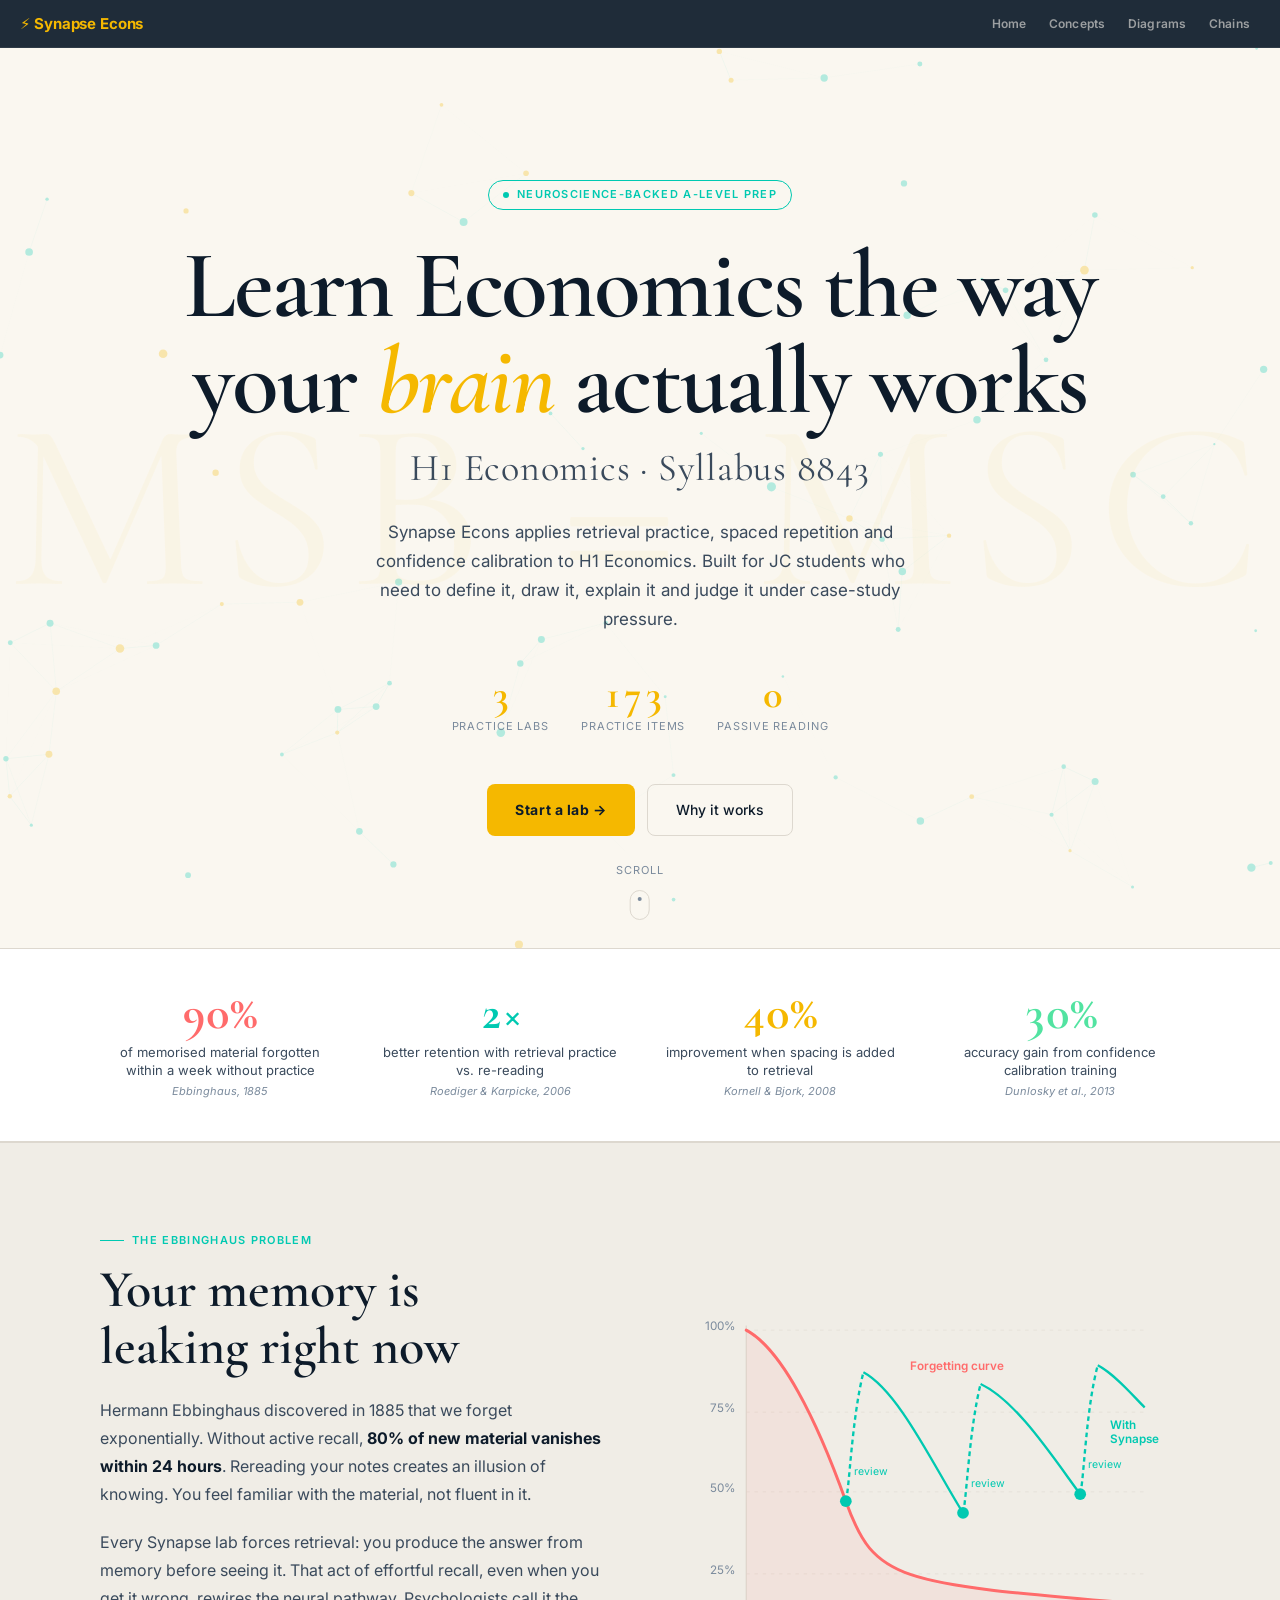
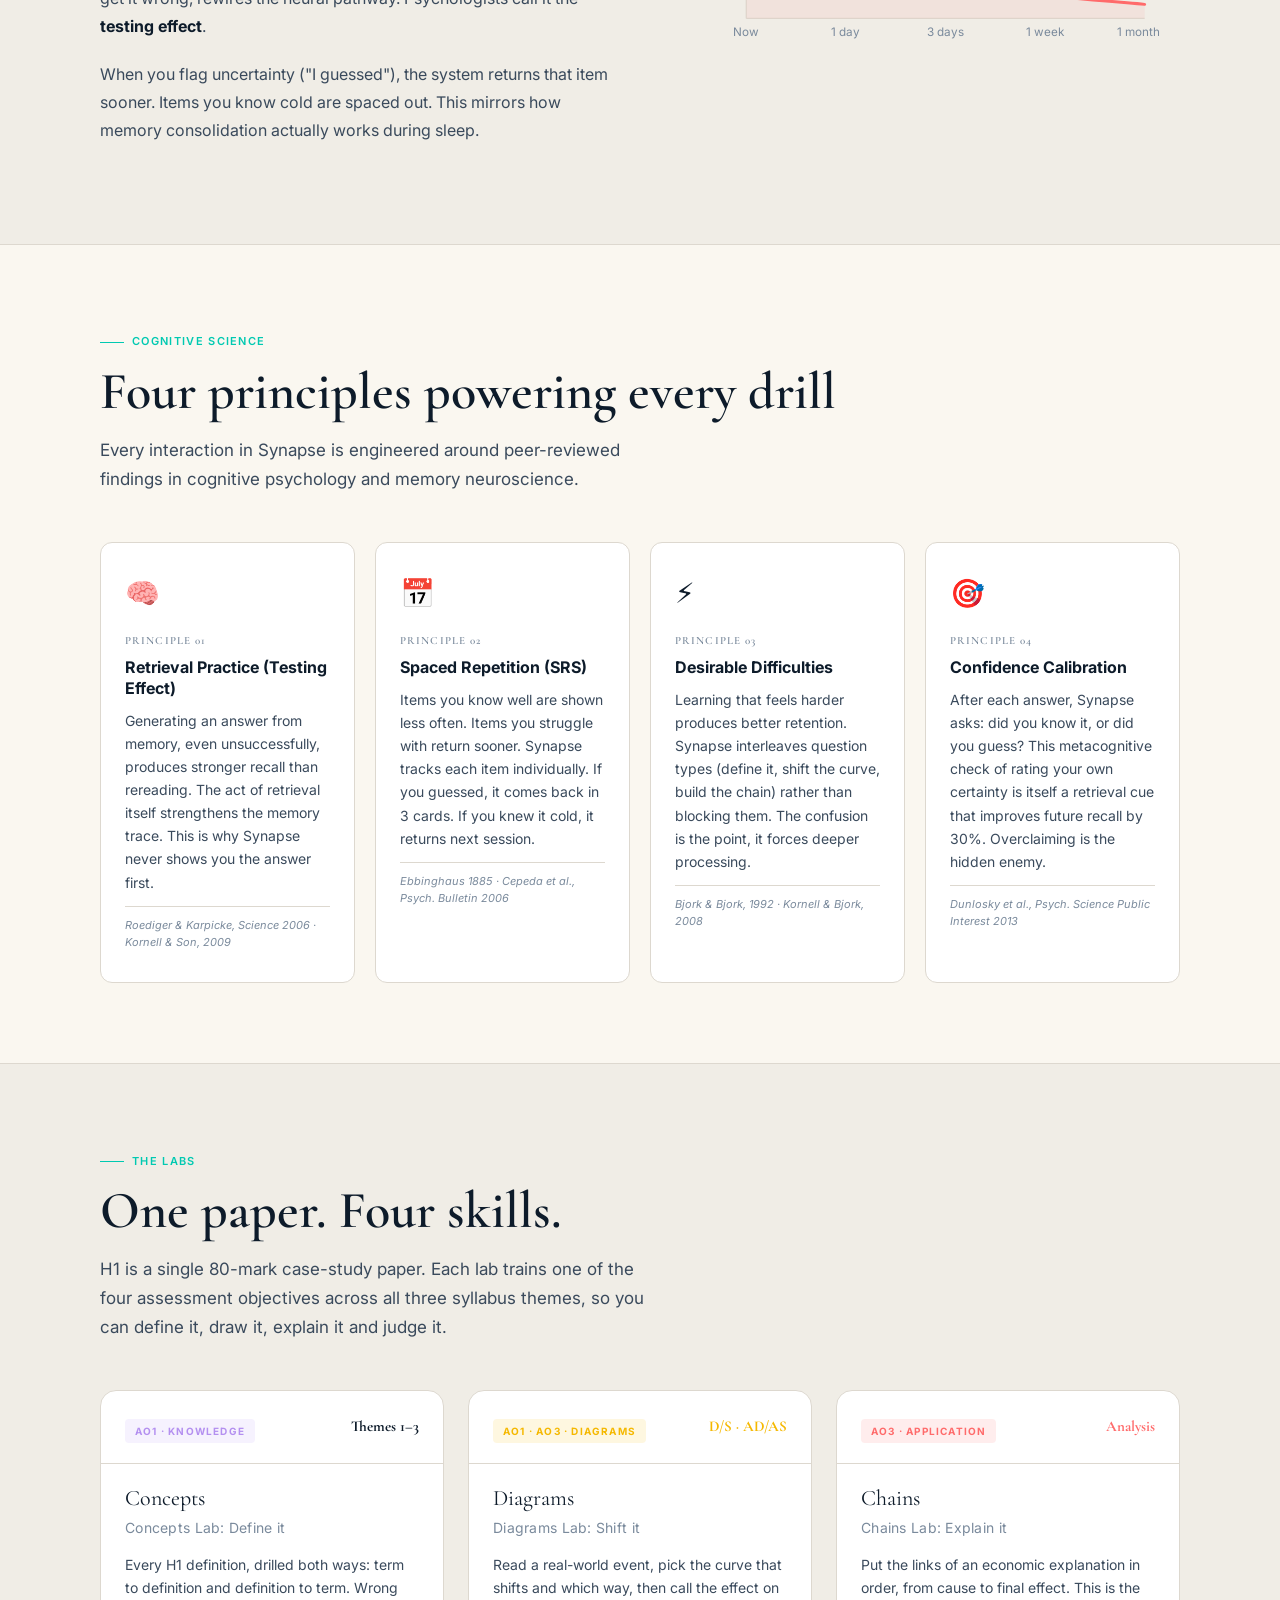
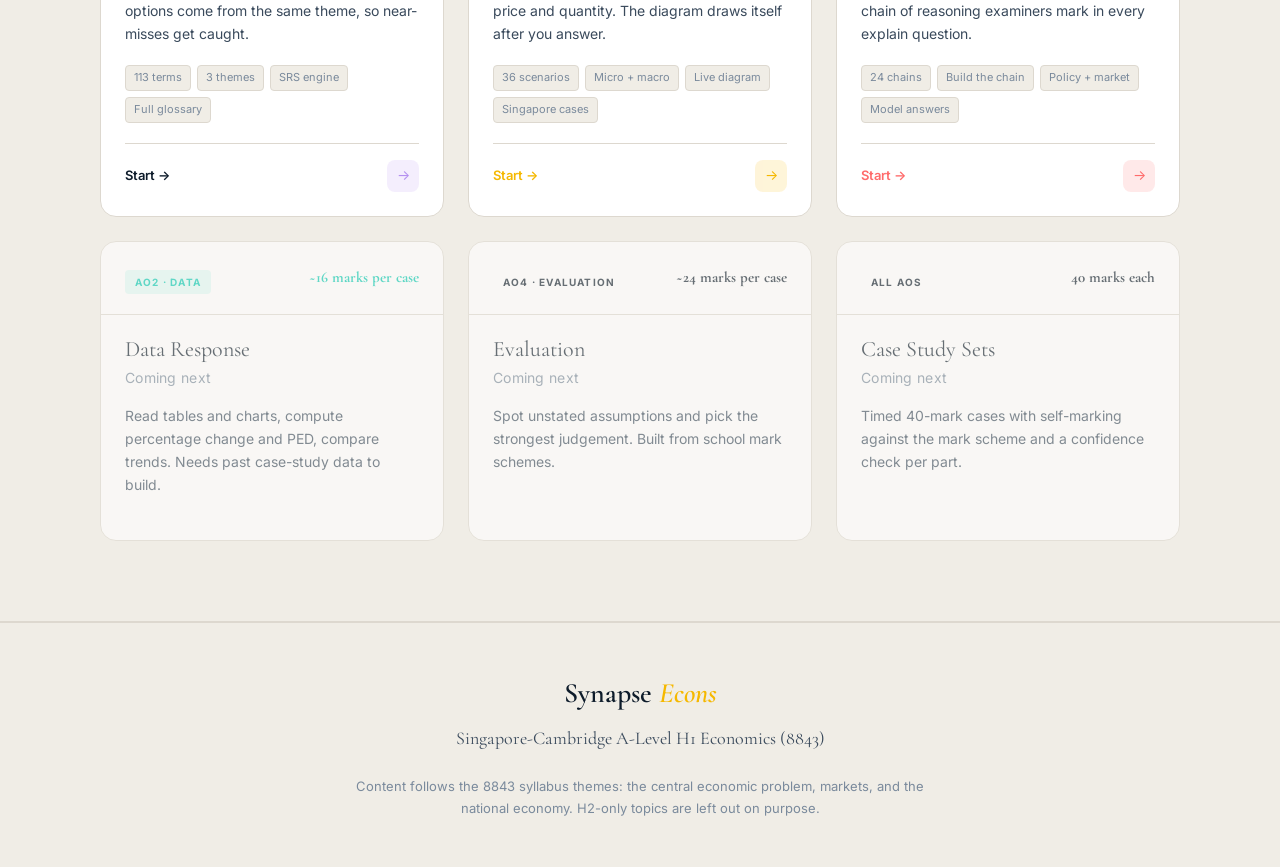
==== index.html @ 805edfa6 "Synapse Econs v1: home page and Concepts, Diagrams and Chains labs for H1 Economics Built from the S" ====
<!DOCTYPE html>
<html lang="en-SG">
<head>
<meta charset="UTF-8">
<meta name="viewport" content="width=device-width,initial-scale=1,viewport-fit=cover">
<meta name="description" content="Retrieval practice, spaced repetition and confidence checks for Singapore A-Level H1 Economics (8843).">
<meta property="og:title" content="Synapse Econs">
<meta property="og:description" content="Retrieval practice, spaced repetition and confidence checks for Singapore A-Level H1 Economics (8843).">
<meta property="og:type" content="website">
<link rel="icon" href="favicon.svg" type="image/svg+xml">

<style id="nav-shared">
#site-nav{
  position:sticky;top:0;z-index:100;
  background:rgba(13,27,42,0.92);
  backdrop-filter:blur(12px);
  -webkit-backdrop-filter:blur(12px);
  border-bottom:1px solid rgba(255,255,255,0.07);
  padding:0 20px;
  display:flex;align-items:center;gap:0;
  height:48px;
  font-family:'Inter','Catamaran',system-ui,sans-serif;
}
.nav-logo{
  font-size:15px;font-weight:700;color:#F5B800;
  text-decoration:none;letter-spacing:-0.01em;
  margin-right:auto;white-space:nowrap;
  font-family:'Inter',system-ui,sans-serif;
}
.nav-links{display:flex;gap:2px;overflow-x:auto;scrollbar-width:none}
.nav-links::-webkit-scrollbar{display:none}
.nav-links a{
  font-size:12px;font-weight:600;
  color:rgba(240,237,230,0.6);
  text-decoration:none;
  padding:6px 10px;border-radius:6px;
  white-space:nowrap;
  transition:color .15s,background .15s;
  letter-spacing:0.02em;
  font-family:'Inter',system-ui,sans-serif;
}
.nav-links a:hover{color:#F0EDE6;background:rgba(255,255,255,0.08)}
.nav-links a.active{color:#F5B800;background:rgba(245,184,0,0.1)}
@media(max-width:480px){
  .nav-logo{font-size:13px;margin-right:12px}
  .nav-links a{font-size:11px;padding:5px 8px}
}
/* Override nav bg for light pages */
body.light-nav #site-nav{
  background:rgba(250,247,240,0.95);
  border-bottom:1px solid #DDD8CF;
}
body.light-nav .nav-logo{color:#A8741A}
body.light-nav .nav-links a{color:rgba(21,48,46,0.5)}
body.light-nav .nav-links a:hover{color:#15302E;background:rgba(0,0,0,0.05)}
body.light-nav .nav-links a.active{color:#A8741A;background:rgba(168,116,26,0.1)}
</style>

<title>Synapse Econs</title>
<link rel="preconnect" href="https://fonts.googleapis.com">
<link rel="preconnect" href="https://fonts.gstatic.com" crossorigin>
<link rel="stylesheet" href="https://fonts.googleapis.com/css2?family=Cormorant+Garamond:ital,wght@0,400;0,500;0,600;0,700;1,400;1,600&family=Inter:wght@300;400;500;600;700&display=swap">
<style>
/* ─── TOKENS ─────────────────────────────────────────── */
:root {
  --bg:         #0D1B2A;
  --bg2:        #132233;
  --card:       #1A2E42;
  --card2:      #1F3550;
  --border:     #2A4060;
  --gold:       #F5B800;
  --gold-soft:  #C99500;
  --teal:       #00C9B1;
  --teal-soft:  #009E8D;
  --text:       #F0EDE6;
  --text2:      #A8B8C8;
  --text3:      #6A7D90;
  --cream:      #FAF7F0;
  --red:        #FF6B6B;
  --green:      #52E3A1;
  color-scheme: dark;
}
@media (prefers-color-scheme: light) {
  :root:not([data-theme="dark"]) {
    --bg:         #FAF7F0;
    --bg2:        #F0EDE6;
    --card:       #FFFFFF;
    --card2:      #F5F2EB;
    --border:     #DDD8CF;
    --text:       #0D1B2A;
    --text2:      #3A4A5C;
    --text3:      #7A8A9C;
    color-scheme: light;
  }
}
:root[data-theme="light"] {
  --bg:         #FAF7F0;
  --bg2:        #F0EDE6;
  --card:       #FFFFFF;
  --card2:      #F5F2EB;
  --border:     #DDD8CF;
  --text:       #0D1B2A;
  --text2:      #3A4A5C;
  --text3:      #7A8A9C;
  color-scheme: light;
}

/* ─── RESET & BASE ───────────────────────────────────── */
*, *::before, *::after { box-sizing: border-box; margin: 0; padding: 0; }
html { scroll-behavior: smooth; }
body {
  background: var(--bg);
  color: var(--text);
  font-family: 'Inter', system-ui, sans-serif;
  font-size: 16px;
  line-height: 1.6;
  min-height: 100%;
  overflow-x: hidden;
}
.tamil { font-family: 'Cormorant Garamond', serif; }
.display { font-family: 'Cormorant Garamond', Georgia, serif; }

/* ─── HERO ───────────────────────────────────────────── */
.hero {
  position: relative;
  min-height: 100svh;
  display: flex;
  flex-direction: column;
  align-items: center;
  justify-content: center;
  text-align: center;
  padding: 80px 24px 60px;
  overflow: hidden;
}

#neural-canvas {
  position: absolute;
  inset: 0;
  width: 100%;
  height: 100%;
  opacity: 0.35;
}

.hero-badge {
  position: relative;
  display: inline-flex;
  align-items: center;
  gap: 8px;
  font-size: 11px;
  font-weight: 600;
  letter-spacing: 0.12em;
  text-transform: uppercase;
  color: var(--teal);
  border: 1px solid var(--teal);
  border-radius: 100px;
  padding: 5px 14px;
  margin-bottom: 28px;
}
.hero-badge::before {
  content: '';
  width: 6px; height: 6px;
  border-radius: 50%;
  background: var(--teal);
  animation: pulse-dot 2s ease-in-out infinite;
}
@keyframes pulse-dot {
  0%,100% { opacity: 1; transform: scale(1); }
  50% { opacity: 0.4; transform: scale(0.7); }
}

.hero-tamil-bg {
  position: absolute;
  font-family: 'Cormorant Garamond', serif;
  font-size: clamp(120px, 20vw, 240px);
  color: var(--gold);
  opacity: 0.04;
  letter-spacing: 0.05em;
  line-height: 1;
  pointer-events: none;
  user-select: none;
  white-space: nowrap;
}

.hero-title {
  position: relative;
  font-family: 'Cormorant Garamond', Georgia, serif;
  font-size: clamp(48px, 9vw, 96px);
  font-weight: 600;
  line-height: 1.0;
  letter-spacing: -0.02em;
  color: var(--text);
  text-wrap: balance;
  margin-bottom: 8px;
}
.hero-title em {
  font-style: italic;
  color: var(--gold);
}

.hero-subtitle-tamil {
  position: relative;
  font-family: 'Cormorant Garamond', serif;
  font-size: clamp(22px, 4vw, 38px);
  color: var(--text2);
  margin-bottom: 20px;
  letter-spacing: 0.02em;
}

.hero-desc {
  position: relative;
  max-width: 560px;
  font-size: clamp(15px, 2vw, 17px);
  color: var(--text2);
  line-height: 1.7;
  margin-bottom: 40px;
}

.hero-stats {
  position: relative;
  display: flex;
  gap: 32px;
  justify-content: center;
  flex-wrap: wrap;
  margin-bottom: 48px;
}
.stat {
  text-align: center;
}
.stat-num {
  font-family: 'Cormorant Garamond', serif;
  font-size: 40px;
  font-weight: 700;
  color: var(--gold);
  line-height: 1;
  font-variant-numeric: tabular-nums;
}
.stat-label {
  font-size: 11px;
  color: var(--text3);
  letter-spacing: 0.08em;
  text-transform: uppercase;
  margin-top: 4px;
}

.hero-cta {
  position: relative;
  display: flex;
  gap: 12px;
  flex-wrap: wrap;
  justify-content: center;
}
.btn-primary {
  display: inline-flex;
  align-items: center;
  gap: 8px;
  background: var(--gold);
  color: #0D1B2A;
  font-weight: 700;
  font-size: 14px;
  letter-spacing: 0.04em;
  padding: 14px 28px;
  border-radius: 8px;
  text-decoration: none;
  transition: transform 0.15s, box-shadow 0.15s;
}
.btn-primary:hover { transform: translateY(-2px); box-shadow: 0 8px 24px rgba(245,184,0,0.3); }
.btn-secondary {
  display: inline-flex;
  align-items: center;
  gap: 8px;
  background: transparent;
  color: var(--text);
  font-weight: 500;
  font-size: 14px;
  padding: 14px 28px;
  border-radius: 8px;
  border: 1px solid var(--border);
  text-decoration: none;
  transition: border-color 0.15s, background 0.15s;
}
.btn-secondary:hover { border-color: var(--text2); background: var(--card); }

/* ─── SCROLL ARROW ───────────────────────────────────── */
.scroll-hint {
  position: absolute;
  bottom: 28px;
  left: 50%;
  transform: translateX(-50%);
  display: flex;
  flex-direction: column;
  align-items: center;
  gap: 6px;
  color: var(--text3);
  font-size: 11px;
  letter-spacing: 0.1em;
  text-transform: uppercase;
}
.scroll-arrow {
  width: 20px;
  height: 30px;
  border: 1px solid var(--border);
  border-radius: 10px;
  position: relative;
  margin-top: 4px;
}
.scroll-arrow::after {
  content: '';
  position: absolute;
  width: 4px; height: 4px;
  background: var(--text3);
  border-radius: 50%;
  left: 50%; top: 6px;
  transform: translateX(-50%);
  animation: scroll-dot 1.5s ease-in-out infinite;
}
@keyframes scroll-dot {
  0%   { top: 6px; opacity: 1; }
  80%  { top: 16px; opacity: 0.2; }
  100% { top: 6px; opacity: 1; }
}

/* ─── SECTIONS ───────────────────────────────────────── */
section { padding: 80px 24px; }
.section-inner { max-width: 1080px; margin: 0 auto; }

.eyebrow {
  display: inline-flex;
  align-items: center;
  gap: 8px;
  font-size: 11px;
  font-weight: 600;
  letter-spacing: 0.12em;
  text-transform: uppercase;
  color: var(--teal);
  margin-bottom: 12px;
}
.eyebrow::before {
  content: '';
  display: block;
  width: 24px; height: 1px;
  background: var(--teal);
}
.section-title {
  font-family: 'Cormorant Garamond', serif;
  font-size: clamp(32px, 5vw, 52px);
  font-weight: 600;
  line-height: 1.1;
  color: var(--text);
  text-wrap: balance;
  margin-bottom: 16px;
}
.section-lead {
  font-size: 17px;
  color: var(--text2);
  max-width: 560px;
  line-height: 1.7;
  margin-bottom: 48px;
}

/* ─── FORGETTING CURVE ───────────────────────────────── */
.curve-section {
  background: var(--bg2);
  border-top: 1px solid var(--border);
  border-bottom: 1px solid var(--border);
}
.curve-layout {
  display: grid;
  grid-template-columns: 1fr 1fr;
  gap: 64px;
  align-items: center;
}
@media (max-width: 700px) {
  .curve-layout { grid-template-columns: 1fr; gap: 40px; }
}

.curve-text h2 { margin-bottom: 20px; }
.curve-text p {
  font-size: 16px;
  color: var(--text2);
  line-height: 1.75;
  margin-bottom: 20px;
}
.curve-text p strong { color: var(--text); }

#curve-svg {
  width: 100%;
  max-width: 500px;
  aspect-ratio: 4/3;
}

/* ─── SCIENCE PRINCIPLES ─────────────────────────────── */
.principles-grid {
  display: grid;
  grid-template-columns: repeat(auto-fill, minmax(240px, 1fr));
  gap: 20px;
  margin-top: 48px;
}
.principle-card {
  background: var(--card);
  border: 1px solid var(--border);
  border-radius: 12px;
  padding: 28px 24px;
  transition: border-color 0.2s, transform 0.2s;
  position: relative;
  overflow: hidden;
}
.principle-card::after {
  content: '';
  position: absolute;
  inset: 0;
  border-radius: 12px;
  opacity: 0;
  transition: opacity 0.2s;
}
.principle-card[data-color="gold"]::after  { background: radial-gradient(circle at 0 0, rgba(245,184,0,0.08), transparent 60%); }
.principle-card[data-color="teal"]::after  { background: radial-gradient(circle at 0 0, rgba(0,201,177,0.08), transparent 60%); }
.principle-card[data-color="red"]::after   { background: radial-gradient(circle at 0 0, rgba(255,107,107,0.08), transparent 60%); }
.principle-card[data-color="green"]::after { background: radial-gradient(circle at 0 0, rgba(82,227,161,0.08), transparent 60%); }
.principle-card:hover { border-color: var(--text3); transform: translateY(-3px); }
.principle-card:hover::after { opacity: 1; }

.principle-icon {
  font-size: 28px;
  margin-bottom: 16px;
  display: block;
}
.principle-num {
  font-family: 'Cormorant Garamond', serif;
  font-size: 11px;
  font-weight: 600;
  letter-spacing: 0.1em;
  text-transform: uppercase;
  color: var(--text3);
  margin-bottom: 8px;
}
.principle-name {
  font-size: 16px;
  font-weight: 700;
  color: var(--text);
  margin-bottom: 10px;
  line-height: 1.3;
}
.principle-body {
  font-size: 14px;
  color: var(--text2);
  line-height: 1.65;
}
.principle-cite {
  display: inline-block;
  margin-top: 12px;
  font-size: 11px;
  color: var(--text3);
  font-style: italic;
  border-top: 1px solid var(--border);
  padding-top: 10px;
  width: 100%;
}

/* ─── LABS GRID ──────────────────────────────────────── */
.labs-grid {
  display: grid;
  grid-template-columns: repeat(auto-fill, minmax(280px, 1fr));
  gap: 24px;
  margin-top: 48px;
}
.lab-card {
  background: var(--card);
  border: 1px solid var(--border);
  border-radius: 16px;
  overflow: hidden;
  text-decoration: none;
  color: inherit;
  display: flex;
  flex-direction: column;
  transition: transform 0.2s, box-shadow 0.2s, border-color 0.2s;
}
.lab-card:hover {
  transform: translateY(-4px);
  box-shadow: 0 16px 40px rgba(0,0,0,0.25);
}
.lab-card[data-accent="gold"]:hover { border-color: var(--gold); }
.lab-card[data-accent="teal"]:hover { border-color: var(--teal); }
.lab-card[data-accent="red"]:hover  { border-color: var(--red); }
.lab-card[data-accent="green"]:hover{ border-color: var(--green); }

.lab-header {
  padding: 28px 24px 20px;
  border-bottom: 1px solid var(--border);
  display: flex;
  justify-content: space-between;
  align-items: flex-start;
}
.lab-section-tag {
  font-size: 10px;
  font-weight: 700;
  letter-spacing: 0.12em;
  text-transform: uppercase;
  padding: 4px 10px;
  border-radius: 4px;
}
.lab-card[data-accent="gold"] .lab-section-tag { color: var(--gold); background: rgba(245,184,0,0.12); }
.lab-card[data-accent="teal"] .lab-section-tag { color: var(--teal); background: rgba(0,201,177,0.12); }
.lab-card[data-accent="red"]  .lab-section-tag { color: var(--red);  background: rgba(255,107,107,0.12); }
.lab-card[data-accent="green"]. lab-section-tag { color: var(--green);background: rgba(82,227,161,0.12); }

.lab-marks {
  font-family: 'Cormorant Garamond', serif;
  font-size: 32px;
  font-weight: 700;
  line-height: 1;
}
.lab-card[data-accent="gold"] .lab-marks { color: var(--gold); }
.lab-card[data-accent="teal"] .lab-marks { color: var(--teal); }
.lab-card[data-accent="red"]  .lab-marks { color: var(--red); }
.lab-card[data-accent="green"].lab-marks { color: var(--green); }

.lab-marks span {
  font-family: 'Inter', sans-serif;
  font-size: 11px;
  font-weight: 500;
  color: var(--text3);
  letter-spacing: 0.05em;
  text-transform: uppercase;
  display: block;
  margin-top: 2px;
}

.lab-body { padding: 20px 24px 24px; flex: 1; display: flex; flex-direction: column; }
.lab-name-tamil {
  font-family: 'Cormorant Garamond', serif;
  font-size: 22px;
  color: var(--text);
  margin-bottom: 4px;
  line-height: 1.3;
}
.lab-name-en {
  font-size: 14px;
  color: var(--text3);
  margin-bottom: 14px;
  letter-spacing: 0.02em;
}
.lab-desc {
  font-size: 14px;
  color: var(--text2);
  line-height: 1.65;
  flex: 1;
  margin-bottom: 20px;
}
.lab-features {
  display: flex;
  flex-wrap: wrap;
  gap: 6px;
  margin-bottom: 20px;
}
.lab-feature {
  font-size: 11px;
  color: var(--text3);
  background: var(--bg2);
  border: 1px solid var(--border);
  border-radius: 4px;
  padding: 3px 8px;
}
.lab-action {
  display: flex;
  align-items: center;
  justify-content: space-between;
  padding-top: 16px;
  border-top: 1px solid var(--border);
}
.lab-action-text {
  font-size: 13px;
  font-weight: 600;
  color: var(--text);
}
.lab-card[data-accent="gold"] .lab-action-text { color: var(--gold); }
.lab-card[data-accent="teal"] .lab-action-text { color: var(--teal); }
.lab-card[data-accent="red"]  .lab-action-text { color: var(--red); }
.lab-card[data-accent="green"].lab-action-text { color: var(--green); }
.lab-arrow {
  width: 32px; height: 32px;
  border-radius: 8px;
  display: flex; align-items: center; justify-content: center;
  font-size: 14px;
  transition: transform 0.2s;
}
.lab-card[data-accent="gold"] .lab-arrow { background: rgba(245,184,0,0.15); color: var(--gold); }
.lab-card[data-accent="teal"] .lab-arrow { background: rgba(0,201,177,0.15); color: var(--teal); }
.lab-card[data-accent="red"]  .lab-arrow { background: rgba(255,107,107,0.15); color: var(--red); }
.lab-card[data-accent="green"].lab-arrow { background: rgba(82,227,161,0.15); color: var(--green); }
.lab-card:hover .lab-arrow { transform: translateX(3px); }

/* ─── COMING SOON CARD ───────────────────────────────── */
.lab-card.coming-soon {
  opacity: 0.6;
  pointer-events: none;
  border-style: dashed;
}
.coming-soon .lab-action-text { color: var(--text3) !important; }
.coming-soon .lab-arrow { background: var(--card2) !important; color: var(--text3) !important; }

/* ─── HOW IT WORKS ───────────────────────────────────── */
.how-section { background: var(--bg2); border-top: 1px solid var(--border); border-bottom: 1px solid var(--border); }
.steps { display: grid; grid-template-columns: repeat(auto-fill, minmax(220px, 1fr)); gap: 2px; margin-top: 48px; border: 1px solid var(--border); border-radius: 16px; overflow: hidden; }
.step {
  background: var(--card);
  padding: 32px 24px;
  position: relative;
}
.step-num {
  font-family: 'Cormorant Garamond', serif;
  font-size: 52px;
  font-weight: 700;
  line-height: 1;
  color: var(--border);
  margin-bottom: 16px;
}
.step-title { font-size: 16px; font-weight: 700; color: var(--text); margin-bottom: 10px; }
.step-body { font-size: 14px; color: var(--text2); line-height: 1.65; }

/* ─── BRAIN METRICS ──────────────────────────────────── */
.metrics-band {
  background: var(--card);
  border-top: 1px solid var(--border);
  border-bottom: 1px solid var(--border);
  padding: 40px 24px;
}
.metrics-inner {
  max-width: 1080px; margin: 0 auto;
  display: grid;
  grid-template-columns: repeat(auto-fill, minmax(200px, 1fr));
  gap: 40px;
  align-items: center;
}
.metric { text-align: center; }
.metric-num {
  font-family: 'Cormorant Garamond', serif;
  font-size: 48px;
  font-weight: 700;
  line-height: 1;
  font-variant-numeric: tabular-nums;
}
.metric-label { font-size: 13px; color: var(--text2); margin-top: 6px; line-height: 1.4; }
.metric-source { font-size: 11px; color: var(--text3); font-style: italic; margin-top: 4px; }

/* ─── FOOTER ─────────────────────────────────────────── */
footer {
  background: var(--bg2);
  border-top: 1px solid var(--border);
  padding: 48px 24px;
  text-align: center;
}
.footer-inner { max-width: 600px; margin: 0 auto; }
.footer-logo {
  font-family: 'Cormorant Garamond', serif;
  font-size: 28px;
  font-weight: 600;
  color: var(--text);
  margin-bottom: 8px;
}
.footer-logo em { color: var(--gold); font-style: italic; }
.footer-tagline {
  font-family: 'Cormorant Garamond', serif;
  font-size: 18px;
  color: var(--text2);
  margin-bottom: 24px;
}
.footer-note { font-size: 13px; color: var(--text3); line-height: 1.65; }
.footer-links { display: flex; gap: 16px; justify-content: center; flex-wrap: wrap; margin-top: 32px; padding-top: 32px; border-top: 1px solid var(--border); }
.footer-links a { font-size: 13px; color: var(--text3); text-decoration: none; transition: color 0.15s; }
.footer-links a:hover { color: var(--text); }

/* ─── FADE IN OBSERVER ───────────────────────────────── */
.fade-in { opacity: 0; transform: translateY(20px); transition: opacity 0.6s ease, transform 0.6s ease; }
.fade-in.visible { opacity: 1; transform: none; }
@media (prefers-reduced-motion: reduce) {
  .fade-in { opacity: 1; transform: none; transition: none; }
}
</style>
</head>
<body>

<nav id="site-nav" aria-label="Synapse Econs navigation">
  <a class="nav-logo" href="index.html">⚡ Synapse Econs</a>
  <div class="nav-links">
    <a href="index.html" data-page="home">Home</a>
    <a href="concepts.html" data-page="concepts">Concepts</a>
    <a href="shifts.html" data-page="shifts">Diagrams</a>
    <a href="chains.html" data-page="chains">Chains</a>
  </div>
</nav>
<script>
(function(){
  var p=document.currentScript.closest('body').querySelectorAll('[data-page]');
  var cur=location.pathname.split('/').pop().replace('.html','');
  if(!cur||cur==='')cur='home';
  p.forEach(function(a){if(a.dataset.page===cur)a.classList.add('active')});
})();
</script>

<!-- ═══ HERO ═══════════════════════════════════════════════════ -->
<div class="hero">
  <canvas id="neural-canvas" aria-hidden="true"></canvas>
  <div class="hero-tamil-bg" aria-hidden="true">MSB = MSC</div>

  <div class="hero-badge">Neuroscience-backed A-Level prep</div>

  <h1 class="hero-title">
    Learn Economics the way<br>your <em>brain</em> actually works
  </h1>
  <p class="hero-subtitle-tamil">H1 Economics · Syllabus 8843</p>
  <p class="hero-desc">
    Synapse Econs applies retrieval practice, spaced repetition and confidence calibration to H1 Economics. Built for JC students who need to define it, draw it, explain it and judge it under case-study pressure.
  </p>

  <div class="hero-stats">
    <div class="stat">
      <div class="stat-num" id="stat-labs">3</div>
      <div class="stat-label">practice labs</div>
    </div>
    <div class="stat">
      <div class="stat-num" id="stat-items">173</div>
      <div class="stat-label">practice items</div>
    </div>
    <div class="stat">
      <div class="stat-num">0</div>
      <div class="stat-label">passive reading</div>
    </div>
  </div>

  <div class="hero-cta">
    <a href="#labs" class="btn-primary">Start a lab →</a>
    <a href="#science" class="btn-secondary">Why it works</a>
  </div>

  <div class="scroll-hint" aria-hidden="true">
    <span>scroll</span>
    <div class="scroll-arrow"></div>
  </div>
</div>

<!-- ═══ METRICS BAND ═══════════════════════════════════════════ -->
<div class="metrics-band fade-in">
  <div class="metrics-inner">
    <div class="metric">
      <div class="metric-num" style="color:var(--red)">90%</div>
      <div class="metric-label">of memorised material forgotten within a week without practice</div>
      <div class="metric-source">Ebbinghaus, 1885</div>
    </div>
    <div class="metric">
      <div class="metric-num" style="color:var(--teal)">2×</div>
      <div class="metric-label">better retention with retrieval practice vs. re-reading</div>
      <div class="metric-source">Roediger & Karpicke, 2006</div>
    </div>
    <div class="metric">
      <div class="metric-num" style="color:var(--gold)">40%</div>
      <div class="metric-label">improvement when spacing is added to retrieval</div>
      <div class="metric-source">Kornell & Bjork, 2008</div>
    </div>
    <div class="metric">
      <div class="metric-num" style="color:var(--green)">30%</div>
      <div class="metric-label">accuracy gain from confidence calibration training</div>
      <div class="metric-source">Dunlosky et al., 2013</div>
    </div>
  </div>
</div>

<!-- ═══ FORGETTING CURVE ════════════════════════════════════════ -->
<section class="curve-section" id="science">
  <div class="section-inner">
    <div class="curve-layout">
      <div class="curve-text fade-in">
        <div class="eyebrow">The Ebbinghaus Problem</div>
        <h2 class="section-title">Your memory is leaking right now</h2>
        <p>Hermann Ebbinghaus discovered in 1885 that we forget exponentially. Without active recall, <strong>80% of new material vanishes within 24 hours</strong>. Rereading your notes creates an illusion of knowing. You feel familiar with the material, not fluent in it.</p>
        <p>Every Synapse lab forces retrieval: you produce the answer from memory before seeing it. That act of effortful recall, even when you get it wrong, rewires the neural pathway. Psychologists call it the <strong>testing effect</strong>.</p>
        <p>When you flag uncertainty ("I guessed"), the system returns that item sooner. Items you know cold are spaced out. This mirrors how memory consolidation actually works during sleep.</p>
      </div>
      <div class="fade-in">
        <svg id="curve-svg" viewBox="0 0 420 320" fill="none" xmlns="http://www.w3.org/2000/svg" role="img" aria-label="Forgetting curve chart showing memory retention over time, with spaced repetition recovering the curve">
          <!-- Grid -->
          <line x1="60" y1="20" x2="60" y2="270" stroke="var(--border)" stroke-width="1"/>
          <line x1="60" y1="270" x2="400" y2="270" stroke="var(--border)" stroke-width="1"/>
          <!-- Y axis labels -->
          <text x="50" y="24" font-size="10" fill="var(--text3)" text-anchor="end" font-family="Inter">100%</text>
          <text x="50" y="94" font-size="10" fill="var(--text3)" text-anchor="end" font-family="Inter">75%</text>
          <text x="50" y="162" font-size="10" fill="var(--text3)" text-anchor="end" font-family="Inter">50%</text>
          <text x="50" y="232" font-size="10" fill="var(--text3)" text-anchor="end" font-family="Inter">25%</text>
          <!-- Horizontal grid lines -->
          <line x1="60" y1="24" x2="400" y2="24" stroke="var(--border)" stroke-width="0.5" stroke-dasharray="3,4"/>
          <line x1="60" y1="94" x2="400" y2="94" stroke="var(--border)" stroke-width="0.5" stroke-dasharray="3,4"/>
          <line x1="60" y1="162" x2="400" y2="162" stroke="var(--border)" stroke-width="0.5" stroke-dasharray="3,4"/>
          <line x1="60" y1="232" x2="400" y2="232" stroke="var(--border)" stroke-width="0.5" stroke-dasharray="3,4"/>
          <!-- X axis labels -->
          <text x="60" y="285" font-size="10" fill="var(--text3)" text-anchor="middle" font-family="Inter">Now</text>
          <text x="145" y="285" font-size="10" fill="var(--text3)" text-anchor="middle" font-family="Inter">1 day</text>
          <text x="230" y="285" font-size="10" fill="var(--text3)" text-anchor="middle" font-family="Inter">3 days</text>
          <text x="315" y="285" font-size="10" fill="var(--text3)" text-anchor="middle" font-family="Inter">1 week</text>
          <text x="395" y="285" font-size="10" fill="var(--text3)" text-anchor="middle" font-family="Inter">1 month</text>

          <!-- Forgetting curve, red area fill -->
          <path d="M60,24 C90,40 120,100 145,170 S190,240 400,258" fill="none" stroke="#FF6B6B" stroke-width="2.5" id="forget-path" stroke-linecap="round"/>
          <path d="M60,24 C90,40 120,100 145,170 S190,240 400,258 L400,270 L60,270 Z" fill="rgba(255,107,107,0.08)" id="forget-fill"/>

          <!-- Spaced repetition recoveries -->
          <!-- Day 1 review: bump back up -->
          <path d="M145,170 C148,160 150,100 160,60" fill="none" stroke="var(--teal)" stroke-width="2" stroke-dasharray="4,3"/>
          <path d="M160,60 C190,76 220,140 245,180" fill="none" stroke="var(--teal)" stroke-width="2"/>
          <!-- Day 3 review -->
          <path d="M245,180 C248,170 250,110 260,70" fill="none" stroke="var(--teal)" stroke-width="2" stroke-dasharray="4,3"/>
          <path d="M260,70 C290,84 320,130 345,164" fill="none" stroke="var(--teal)" stroke-width="2"/>
          <!-- Day 7 review -->
          <path d="M345,164 C348,154 350,90 360,54" fill="none" stroke="var(--teal)" stroke-width="2" stroke-dasharray="4,3"/>
          <path d="M360,54 C375,62 390,80 400,90" fill="none" stroke="var(--teal)" stroke-width="2"/>

          <!-- Review dots -->
          <circle cx="145" cy="170" r="5" fill="var(--teal)" id="dot1"/>
          <circle cx="245" cy="180" r="5" fill="var(--teal)" id="dot2"/>
          <circle cx="345" cy="164" r="5" fill="var(--teal)" id="dot3"/>

          <!-- Labels -->
          <text x="200" y="58" font-size="10" fill="#FF6B6B" font-family="Inter" font-weight="600">Forgetting curve</text>
          <text x="370" y="108" font-size="10" fill="var(--teal)" font-family="Inter" font-weight="600">With</text>
          <text x="370" y="120" font-size="10" fill="var(--teal)" font-family="Inter" font-weight="600">Synapse</text>

          <!-- Review event markers -->
          <text x="152" y="148" font-size="9" fill="var(--teal)" font-family="Inter">review</text>
          <text x="252" y="158" font-size="9" fill="var(--teal)" font-family="Inter">review</text>
          <text x="352" y="142" font-size="9" fill="var(--teal)" font-family="Inter">review</text>
        </svg>
      </div>
    </div>
  </div>
</section>

<!-- ═══ SCIENCE PRINCIPLES ══════════════════════════════════════ -->
<section>
  <div class="section-inner">
    <div class="eyebrow">Cognitive Science</div>
    <h2 class="section-title fade-in">Four principles powering every drill</h2>
    <p class="section-lead fade-in">Every interaction in Synapse is engineered around peer-reviewed findings in cognitive psychology and memory neuroscience.</p>

    <div class="principles-grid">
      <div class="principle-card fade-in" data-color="teal">
        <span class="principle-icon">🧠</span>
        <div class="principle-num">Principle 01</div>
        <div class="principle-name">Retrieval Practice (Testing Effect)</div>
        <p class="principle-body">Generating an answer from memory, even unsuccessfully, produces stronger recall than rereading. The act of retrieval itself strengthens the memory trace. This is why Synapse never shows you the answer first.</p>
        <span class="principle-cite">Roediger & Karpicke, Science 2006 · Kornell & Son, 2009</span>
      </div>

      <div class="principle-card fade-in" data-color="gold">
        <span class="principle-icon">📅</span>
        <div class="principle-num">Principle 02</div>
        <div class="principle-name">Spaced Repetition (SRS)</div>
        <p class="principle-body">Items you know well are shown less often. Items you struggle with return sooner. Synapse tracks each item individually. If you guessed, it comes back in 3 cards. If you knew it cold, it returns next session.</p>
        <span class="principle-cite">Ebbinghaus 1885 · Cepeda et al., Psych. Bulletin 2006</span>
      </div>

      <div class="principle-card fade-in" data-color="red">
        <span class="principle-icon">⚡</span>
        <div class="principle-num">Principle 03</div>
        <div class="principle-name">Desirable Difficulties</div>
        <p class="principle-body">Learning that feels harder produces better retention. Synapse interleaves question types (define it, shift the curve, build the chain) rather than blocking them. The confusion is the point, it forces deeper processing.</p>
        <span class="principle-cite">Bjork & Bjork, 1992 · Kornell & Bjork, 2008</span>
      </div>

      <div class="principle-card fade-in" data-color="green">
        <span class="principle-icon">🎯</span>
        <div class="principle-num">Principle 04</div>
        <div class="principle-name">Confidence Calibration</div>
        <p class="principle-body">After each answer, Synapse asks: did you know it, or did you guess? This metacognitive check of rating your own certainty is itself a retrieval cue that improves future recall by 30%. Overclaiming is the hidden enemy.</p>
        <span class="principle-cite">Dunlosky et al., Psych. Science Public Interest 2013</span>
      </div>
    </div>
  </div>
</section>

<!-- ═══ THE LABS ══════════════════════════════════════════════════ -->
<section id="labs" style="background:var(--bg2); border-top:1px solid var(--border); border-bottom:1px solid var(--border);">
  <div class="section-inner">
    <div class="eyebrow">The Labs</div>
    <h2 class="section-title fade-in">One paper. Four skills.</h2>
    <p class="section-lead fade-in">H1 is a single 80-mark case-study paper. Each lab trains one of the four assessment objectives across all three syllabus themes, so you can define it, draw it, explain it and judge it.</p>
    <div class="labs-grid">
      <a href="concepts.html" class="lab-card fade-in" data-accent="purple">
        <div class="lab-header">
          <div class="lab-section-tag" style="color:#B490F0;background:rgba(180,144,240,0.12)">AO1 · Knowledge</div>
          <div class="lab-marks" style="font-size:15px">Themes 1–3</div>
        </div>
        <div class="lab-body">
          <div class="lab-name-tamil">Concepts</div>
          <div class="lab-name-en">Concepts Lab: Define it</div>
          <p class="lab-desc">Every H1 definition, drilled both ways: term to definition and definition to term. Wrong options come from the same theme, so near-misses get caught.</p>
          <div class="lab-features">
            <span class="lab-feature">113 terms</span><span class="lab-feature">3 themes</span><span class="lab-feature">SRS engine</span><span class="lab-feature">Full glossary</span>
          </div>
          <div class="lab-action">
            <span class="lab-action-text">Start →</span>
            <div class="lab-arrow" style="background:rgba(180,144,240,0.15);color:#B490F0">→</div>
          </div>
        </div>
      </a>
      <a href="shifts.html" class="lab-card fade-in" data-accent="gold">
        <div class="lab-header">
          <div class="lab-section-tag">AO1 · AO3 · Diagrams</div>
          <div class="lab-marks" style="font-size:15px">D/S · AD/AS</div>
        </div>
        <div class="lab-body">
          <div class="lab-name-tamil">Diagrams</div>
          <div class="lab-name-en">Diagrams Lab: Shift it</div>
          <p class="lab-desc">Read a real-world event, pick the curve that shifts and which way, then call the effect on price and quantity. The diagram draws itself after you answer.</p>
          <div class="lab-features">
            <span class="lab-feature">36 scenarios</span><span class="lab-feature">Micro + macro</span><span class="lab-feature">Live diagram</span><span class="lab-feature">Singapore cases</span>
          </div>
          <div class="lab-action">
            <span class="lab-action-text">Start →</span>
            <div class="lab-arrow">→</div>
          </div>
        </div>
      </a>
      <a href="chains.html" class="lab-card fade-in" data-accent="red">
        <div class="lab-header">
          <div class="lab-section-tag">AO3 · Application</div>
          <div class="lab-marks" style="font-size:15px">Analysis</div>
        </div>
        <div class="lab-body">
          <div class="lab-name-tamil">Chains</div>
          <div class="lab-name-en">Chains Lab: Explain it</div>
          <p class="lab-desc">Put the links of an economic explanation in order, from cause to final effect. This is the chain of reasoning examiners mark in every explain question.</p>
          <div class="lab-features">
            <span class="lab-feature">24 chains</span><span class="lab-feature">Build the chain</span><span class="lab-feature">Policy + market</span><span class="lab-feature">Model answers</span>
          </div>
          <div class="lab-action">
            <span class="lab-action-text">Start →</span>
            <div class="lab-arrow">→</div>
          </div>
        </div>
      </a>
      <div class="lab-card fade-in" data-accent="teal" style="opacity:.6;cursor:default" aria-disabled="true">
        <div class="lab-header">
          <div class="lab-section-tag">AO2 · Data</div>
          <div class="lab-marks" style="font-size:15px">~16 marks per case</div>
        </div>
        <div class="lab-body">
          <div class="lab-name-tamil">Data Response</div>
          <div class="lab-name-en">Coming next</div>
          <p class="lab-desc">Read tables and charts, compute percentage change and PED, compare trends. Needs past case-study data to build.</p>
        </div>
      </div>
      <div class="lab-card fade-in" data-accent="green" style="opacity:.6;cursor:default" aria-disabled="true">
        <div class="lab-header">
          <div class="lab-section-tag">AO4 · Evaluation</div>
          <div class="lab-marks" style="font-size:15px">~24 marks per case</div>
        </div>
        <div class="lab-body">
          <div class="lab-name-tamil">Evaluation</div>
          <div class="lab-name-en">Coming next</div>
          <p class="lab-desc">Spot unstated assumptions and pick the strongest judgement. Built from school mark schemes.</p>
        </div>
      </div>
      <div class="lab-card fade-in" data-accent="purple" style="opacity:.6;cursor:default" aria-disabled="true">
        <div class="lab-header">
          <div class="lab-section-tag">All AOs</div>
          <div class="lab-marks" style="font-size:15px">40 marks each</div>
        </div>
        <div class="lab-body">
          <div class="lab-name-tamil">Case Study Sets</div>
          <div class="lab-name-en">Coming next</div>
          <p class="lab-desc">Timed 40-mark cases with self-marking against the mark scheme and a confidence check per part.</p>
        </div>
      </div>
    </div>
  </div>
</section>

<footer>
  <div class="footer-inner">
    <div class="footer-logo">Synapse <em>Econs</em></div>
    <div class="footer-tagline">Singapore-Cambridge A-Level H1 Economics (8843)</div>
    <p class="footer-note">Content follows the 8843 syllabus themes: the central economic problem, markets, and the national economy. H2-only topics are left out on purpose.</p>
  </div>
</footer>

<!-- ═══ NEURAL CANVAS ════════════════════════════════════════════ -->
<script>
(function() {
  const canvas = document.getElementById('neural-canvas');
  const ctx = canvas.getContext('2d');
  let W, H, nodes = [], animId;

  function resize() {
    W = canvas.offsetWidth;
    H = canvas.offsetHeight;
    canvas.width = W * devicePixelRatio;
    canvas.height = H * devicePixelRatio;
    ctx.scale(devicePixelRatio, devicePixelRatio);
  }

  function mkNode() {
    return {
      x: Math.random() * W,
      y: Math.random() * H,
      vx: (Math.random() - 0.5) * 0.3,
      vy: (Math.random() - 0.5) * 0.3,
      r: Math.random() * 2.5 + 1,
      pulse: Math.random() * Math.PI * 2,
      col: Math.random() > 0.6 ? '#F5B800' : '#00C9B1'
    };
  }

  function init() {
    resize();
    const count = Math.min(Math.floor(W * H / 9000), 80);
    nodes = Array.from({ length: count }, mkNode);
  }

  function draw(ts) {
    ctx.clearRect(0, 0, W, H);
    const t = ts * 0.001;

    // edges
    for (let i = 0; i < nodes.length; i++) {
      for (let j = i + 1; j < nodes.length; j++) {
        const dx = nodes[i].x - nodes[j].x;
        const dy = nodes[i].y - nodes[j].y;
        const dist = Math.sqrt(dx*dx + dy*dy);
        if (dist < 130) {
          const alpha = (1 - dist/130) * 0.22;
          ctx.strokeStyle = `rgba(0,201,177,${alpha})`;
          ctx.lineWidth = 0.8;
          ctx.beginPath();
          ctx.moveTo(nodes[i].x, nodes[i].y);
          ctx.lineTo(nodes[j].x, nodes[j].y);
          ctx.stroke();
        }
      }
    }

    // nodes
    nodes.forEach(n => {
      n.x += n.vx; n.y += n.vy; n.pulse += 0.04;
      if (n.x < 0 || n.x > W) n.vx *= -1;
      if (n.y < 0 || n.y > H) n.vy *= -1;
      const glow = Math.sin(n.pulse) * 0.5 + 0.5;
      ctx.beginPath();
      ctx.arc(n.x, n.y, n.r * (1 + glow * 0.4), 0, Math.PI * 2);
      ctx.fillStyle = n.col + 'CC';
      ctx.fill();
    });

    animId = requestAnimationFrame(draw);
  }

  init();
  window.addEventListener('resize', () => { init(); });
  requestAnimationFrame(draw);
})();
</script>

<!-- ═══ INTERSECTION OBSERVER (fade-in) ════════════════════════ -->
<script>
(function() {
  if (!window.IntersectionObserver) {
    document.querySelectorAll('.fade-in').forEach(el => el.classList.add('visible'));
    return;
  }
  const observer = new IntersectionObserver((entries) => {
    entries.forEach(e => {
      if (e.isIntersecting) {
        e.target.classList.add('visible');
        observer.unobserve(e.target);
      }
    });
  }, { threshold: 0.1, rootMargin: '0px 0px -40px 0px' });
  document.querySelectorAll('.fade-in').forEach(el => observer.observe(el));
})();
</script>
</body>
</html>
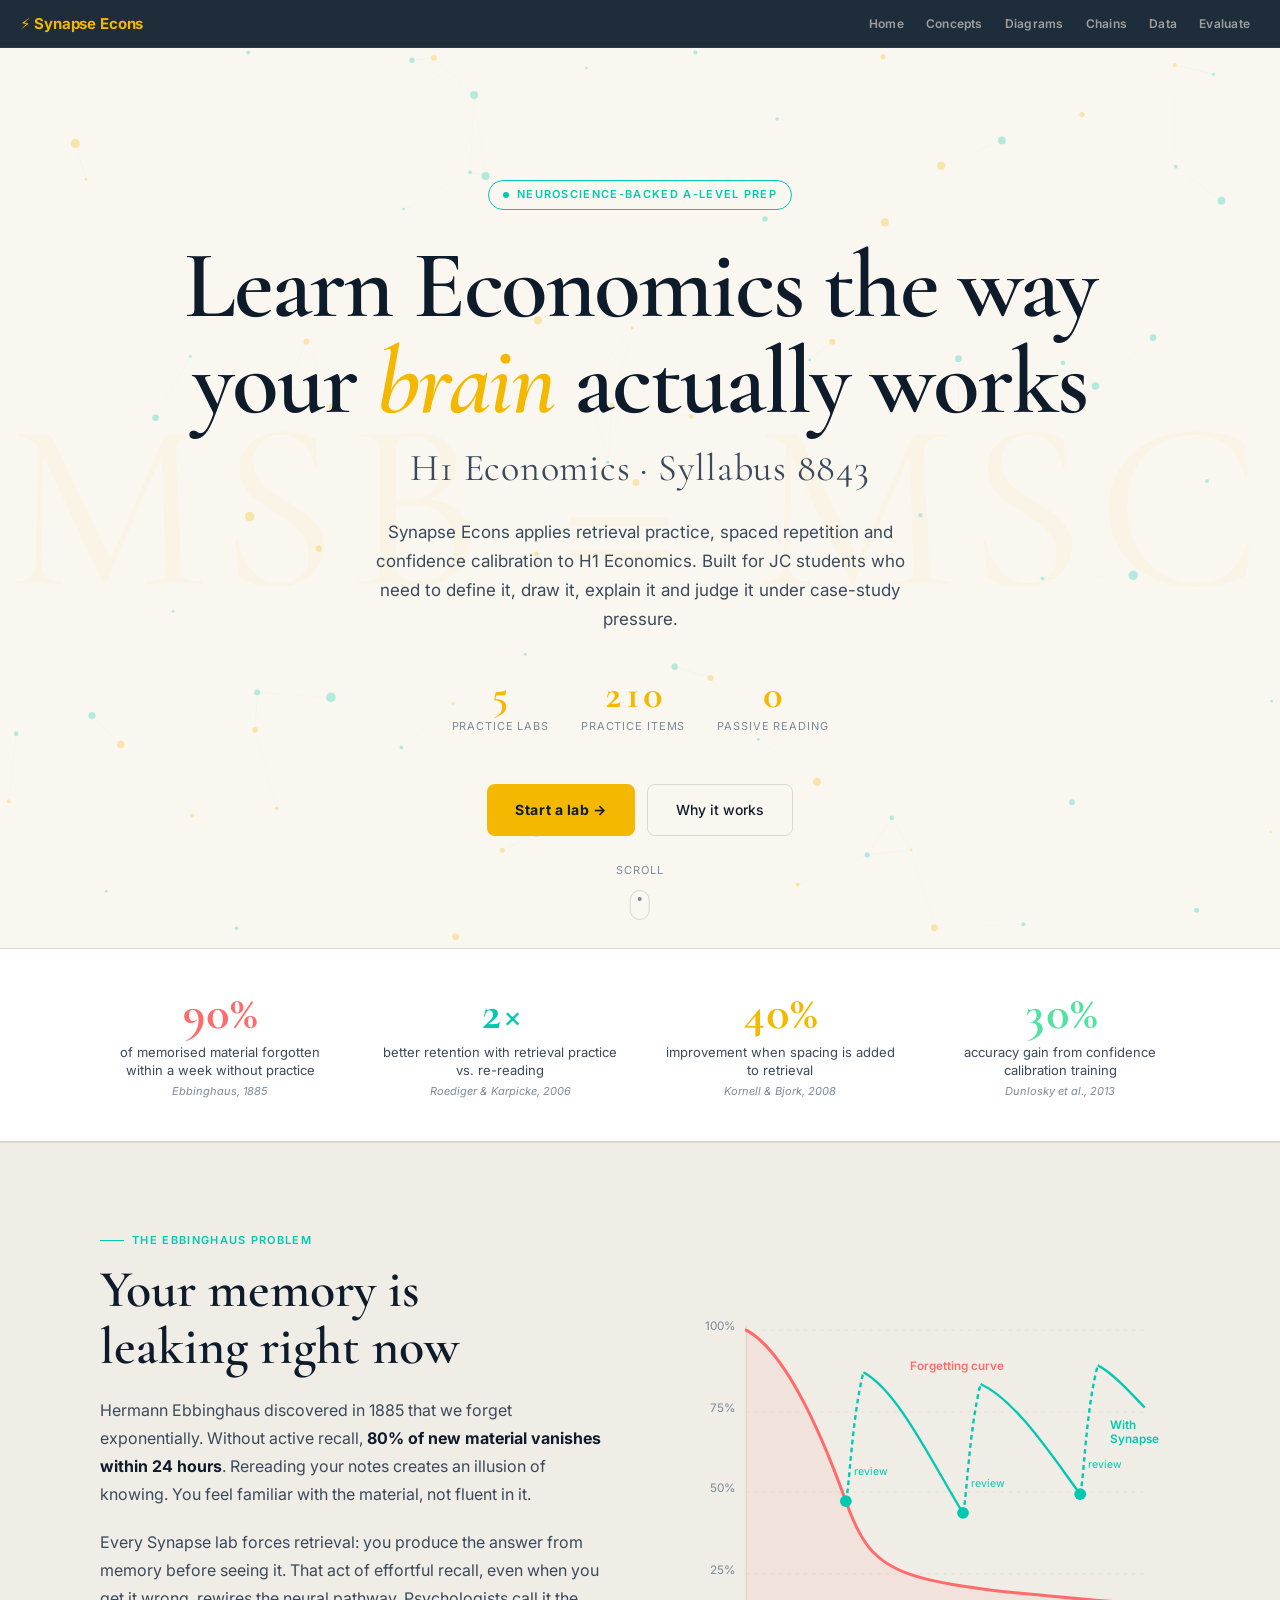
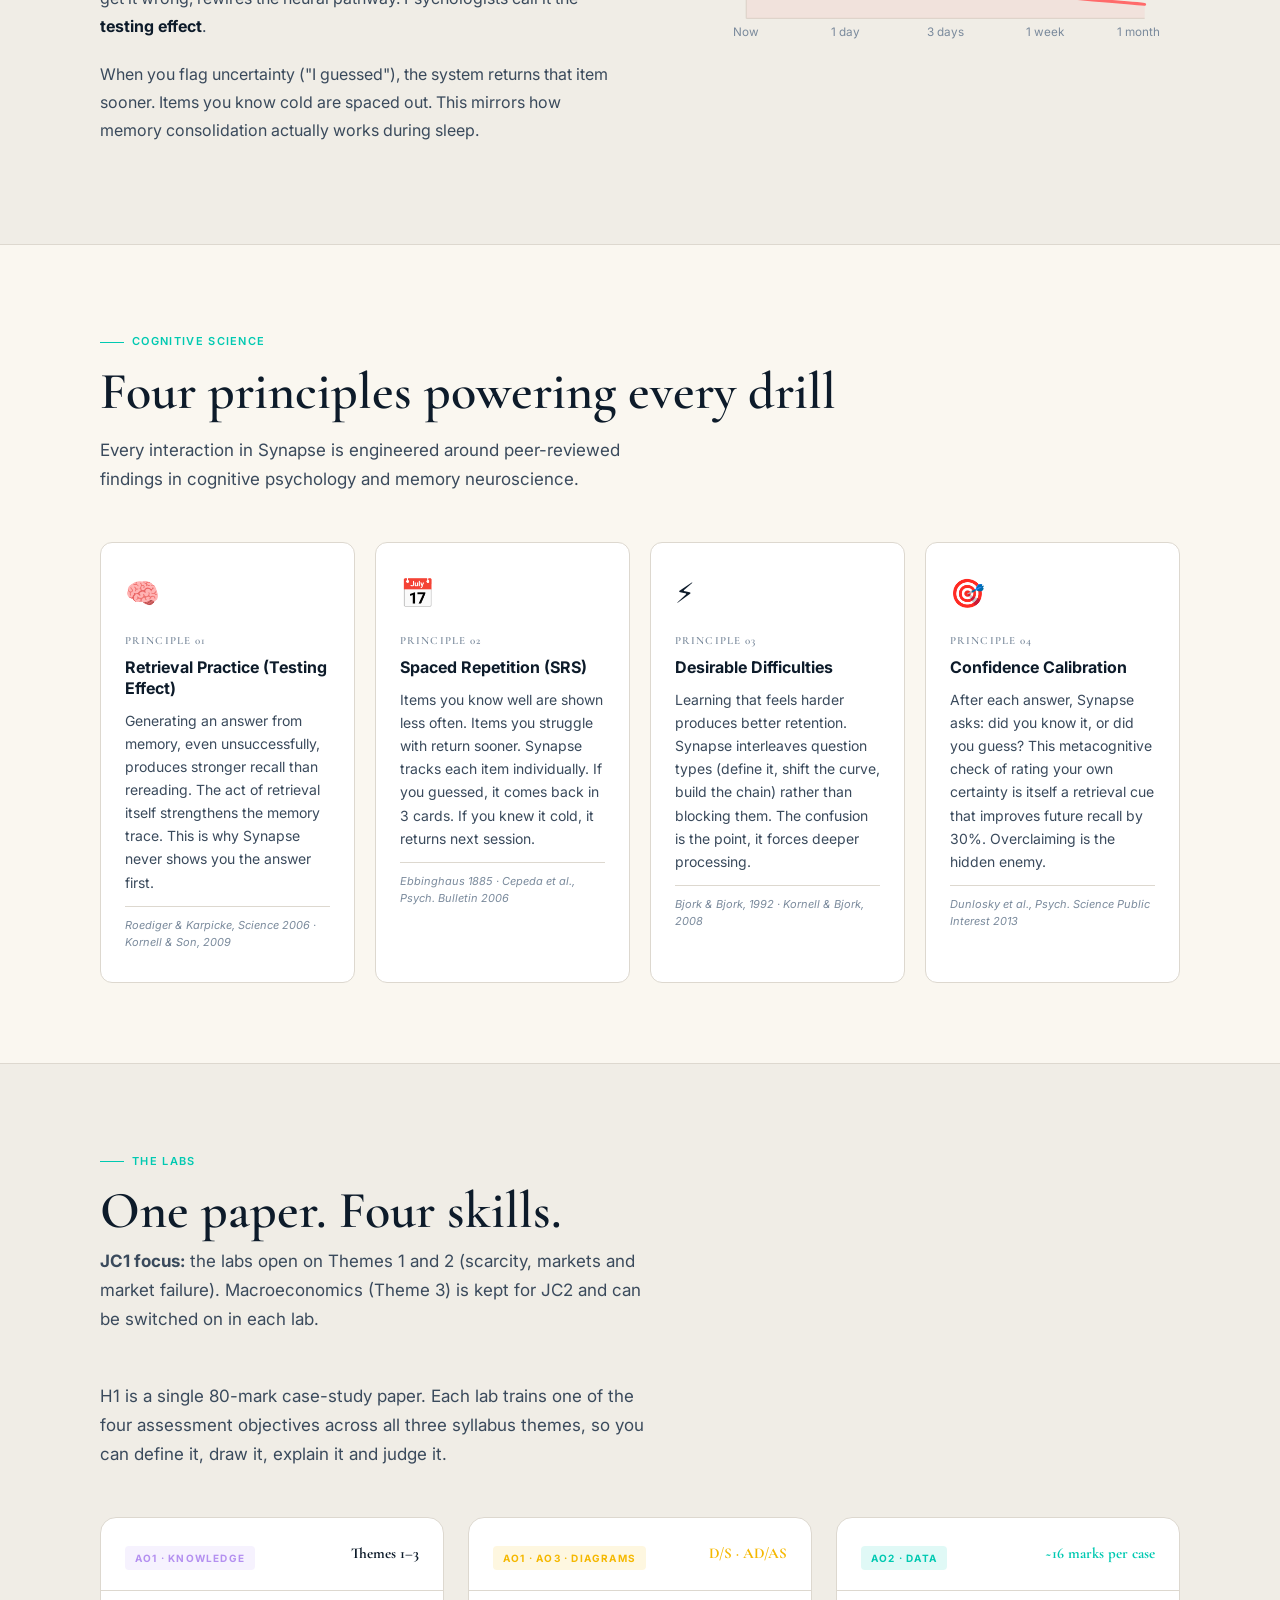
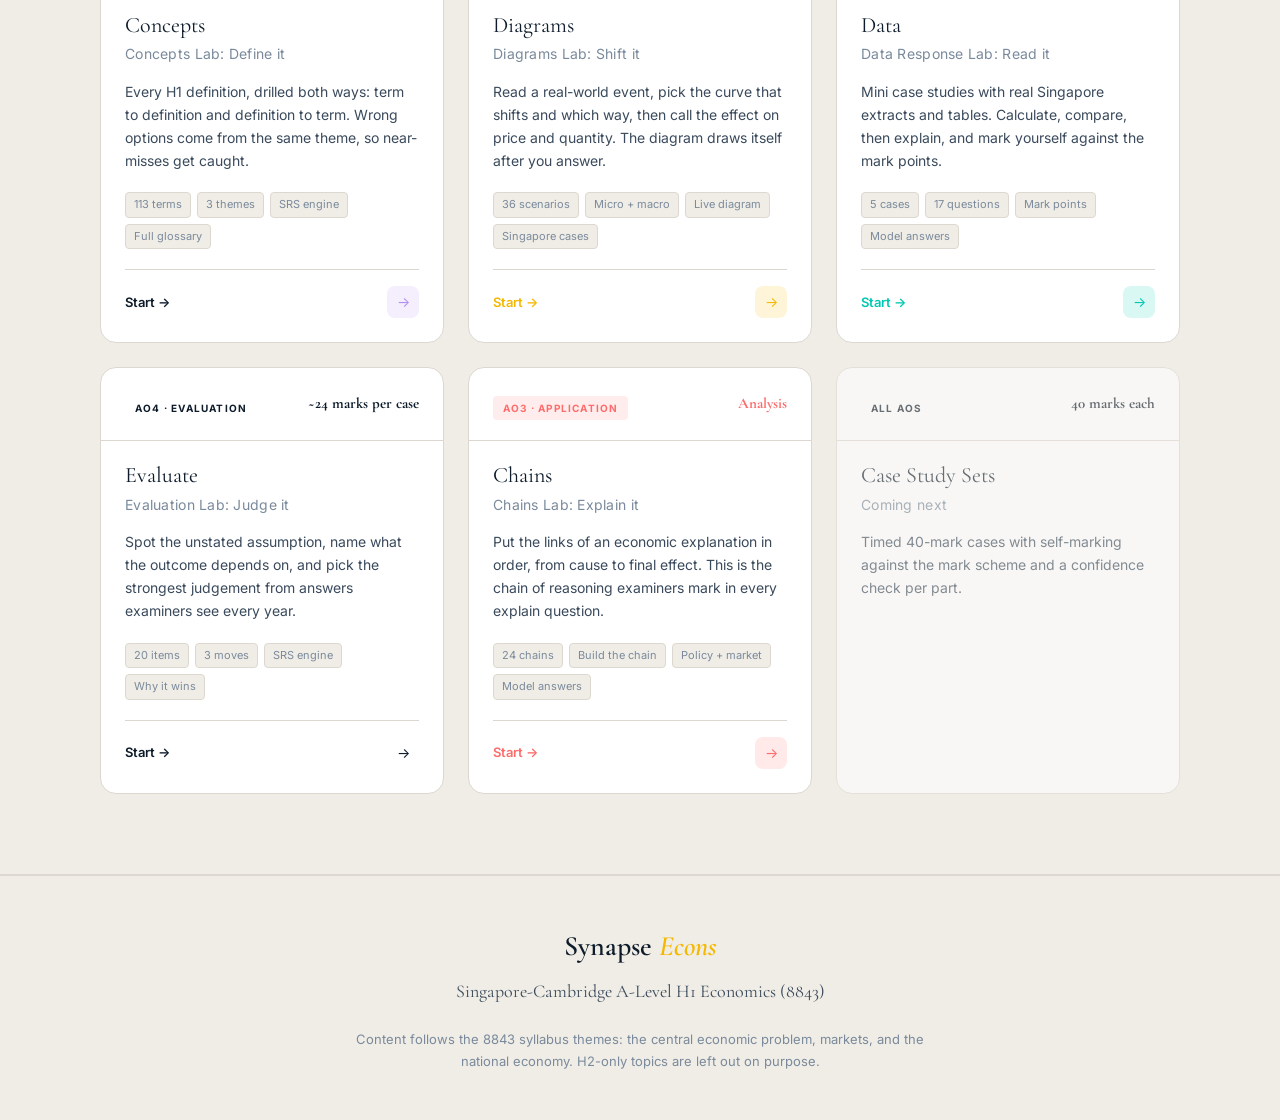
==== commit 9676e615: "Add Data Response and Evaluation labs (JC1 topics); default labs to JC1 Data Response: five mini cas" ====
--- a/index.html
+++ b/index.html
@@ -686,6 +686,8 @@
     <a href="concepts.html" data-page="concepts">Concepts</a>
     <a href="shifts.html" data-page="shifts">Diagrams</a>
     <a href="chains.html" data-page="chains">Chains</a>
+    <a href="data.html" data-page="data">Data</a>
+    <a href="evaluate.html" data-page="evaluate">Evaluate</a>
   </div>
 </nav>
 <script>
@@ -714,11 +716,11 @@
 
   <div class="hero-stats">
     <div class="stat">
-      <div class="stat-num" id="stat-labs">3</div>
+      <div class="stat-num" id="stat-labs">5</div>
       <div class="stat-label">practice labs</div>
     </div>
     <div class="stat">
-      <div class="stat-num" id="stat-items">173</div>
+      <div class="stat-num" id="stat-items">210</div>
       <div class="stat-label">practice items</div>
     </div>
     <div class="stat">
@@ -880,6 +882,7 @@
   <div class="section-inner">
     <div class="eyebrow">The Labs</div>
     <h2 class="section-title fade-in">One paper. Four skills.</h2>
+    <p class="section-lead fade-in" style="margin-top:-8px"><b>JC1 focus:</b> the labs open on Themes 1 and 2 (scarcity, markets and market failure). Macroeconomics (Theme 3) is kept for JC2 and can be switched on in each lab.</p>
     <p class="section-lead fade-in">H1 is a single 80-mark case-study paper. Each lab trains one of the four assessment objectives across all three syllabus themes, so you can define it, draw it, explain it and judge it.</p>
     <div class="labs-grid">
       <a href="concepts.html" class="lab-card fade-in" data-accent="purple">
@@ -918,6 +921,42 @@
           </div>
         </div>
       </a>
+      <a href="data.html" class="lab-card fade-in" data-accent="teal">
+        <div class="lab-header">
+          <div class="lab-section-tag">AO2 · Data</div>
+          <div class="lab-marks" style="font-size:15px">~16 marks per case</div>
+        </div>
+        <div class="lab-body">
+          <div class="lab-name-tamil">Data</div>
+          <div class="lab-name-en">Data Response Lab: Read it</div>
+          <p class="lab-desc">Mini case studies with real Singapore extracts and tables. Calculate, compare, then explain, and mark yourself against the mark points.</p>
+          <div class="lab-features">
+            <span class="lab-feature">5 cases</span><span class="lab-feature">17 questions</span><span class="lab-feature">Mark points</span><span class="lab-feature">Model answers</span>
+          </div>
+          <div class="lab-action">
+            <span class="lab-action-text">Start →</span>
+            <div class="lab-arrow">→</div>
+          </div>
+        </div>
+      </a>
+      <a href="evaluate.html" class="lab-card fade-in" data-accent="green">
+        <div class="lab-header">
+          <div class="lab-section-tag">AO4 · Evaluation</div>
+          <div class="lab-marks" style="font-size:15px">~24 marks per case</div>
+        </div>
+        <div class="lab-body">
+          <div class="lab-name-tamil">Evaluate</div>
+          <div class="lab-name-en">Evaluation Lab: Judge it</div>
+          <p class="lab-desc">Spot the unstated assumption, name what the outcome depends on, and pick the strongest judgement from answers examiners see every year.</p>
+          <div class="lab-features">
+            <span class="lab-feature">20 items</span><span class="lab-feature">3 moves</span><span class="lab-feature">SRS engine</span><span class="lab-feature">Why it wins</span>
+          </div>
+          <div class="lab-action">
+            <span class="lab-action-text">Start →</span>
+            <div class="lab-arrow">→</div>
+          </div>
+        </div>
+      </a>
       <a href="chains.html" class="lab-card fade-in" data-accent="red">
         <div class="lab-header">
           <div class="lab-section-tag">AO3 · Application</div>
@@ -936,28 +975,6 @@
           </div>
         </div>
       </a>
-      <div class="lab-card fade-in" data-accent="teal" style="opacity:.6;cursor:default" aria-disabled="true">
-        <div class="lab-header">
-          <div class="lab-section-tag">AO2 · Data</div>
-          <div class="lab-marks" style="font-size:15px">~16 marks per case</div>
-        </div>
-        <div class="lab-body">
-          <div class="lab-name-tamil">Data Response</div>
-          <div class="lab-name-en">Coming next</div>
-          <p class="lab-desc">Read tables and charts, compute percentage change and PED, compare trends. Needs past case-study data to build.</p>
-        </div>
-      </div>
-      <div class="lab-card fade-in" data-accent="green" style="opacity:.6;cursor:default" aria-disabled="true">
-        <div class="lab-header">
-          <div class="lab-section-tag">AO4 · Evaluation</div>
-          <div class="lab-marks" style="font-size:15px">~24 marks per case</div>
-        </div>
-        <div class="lab-body">
-          <div class="lab-name-tamil">Evaluation</div>
-          <div class="lab-name-en">Coming next</div>
-          <p class="lab-desc">Spot unstated assumptions and pick the strongest judgement. Built from school mark schemes.</p>
-        </div>
-      </div>
       <div class="lab-card fade-in" data-accent="purple" style="opacity:.6;cursor:default" aria-disabled="true">
         <div class="lab-header">
           <div class="lab-section-tag">All AOs</div>
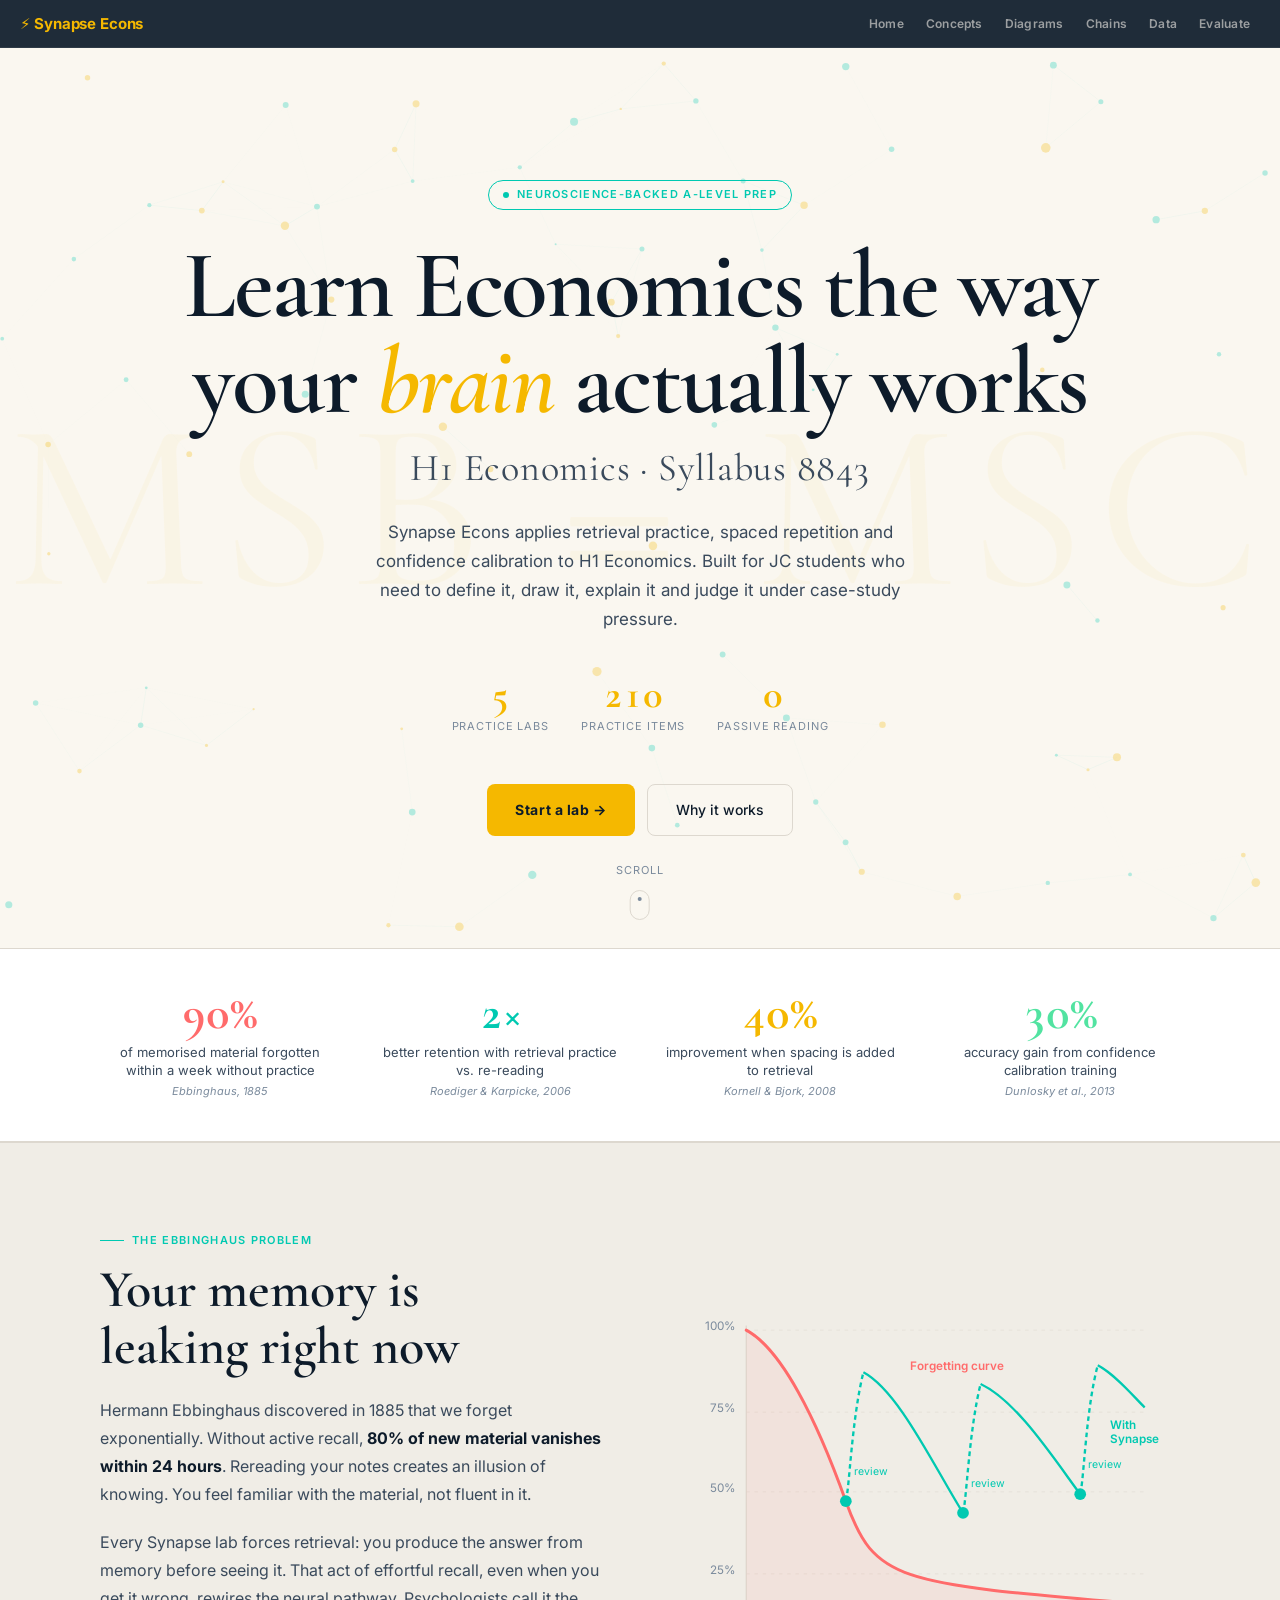
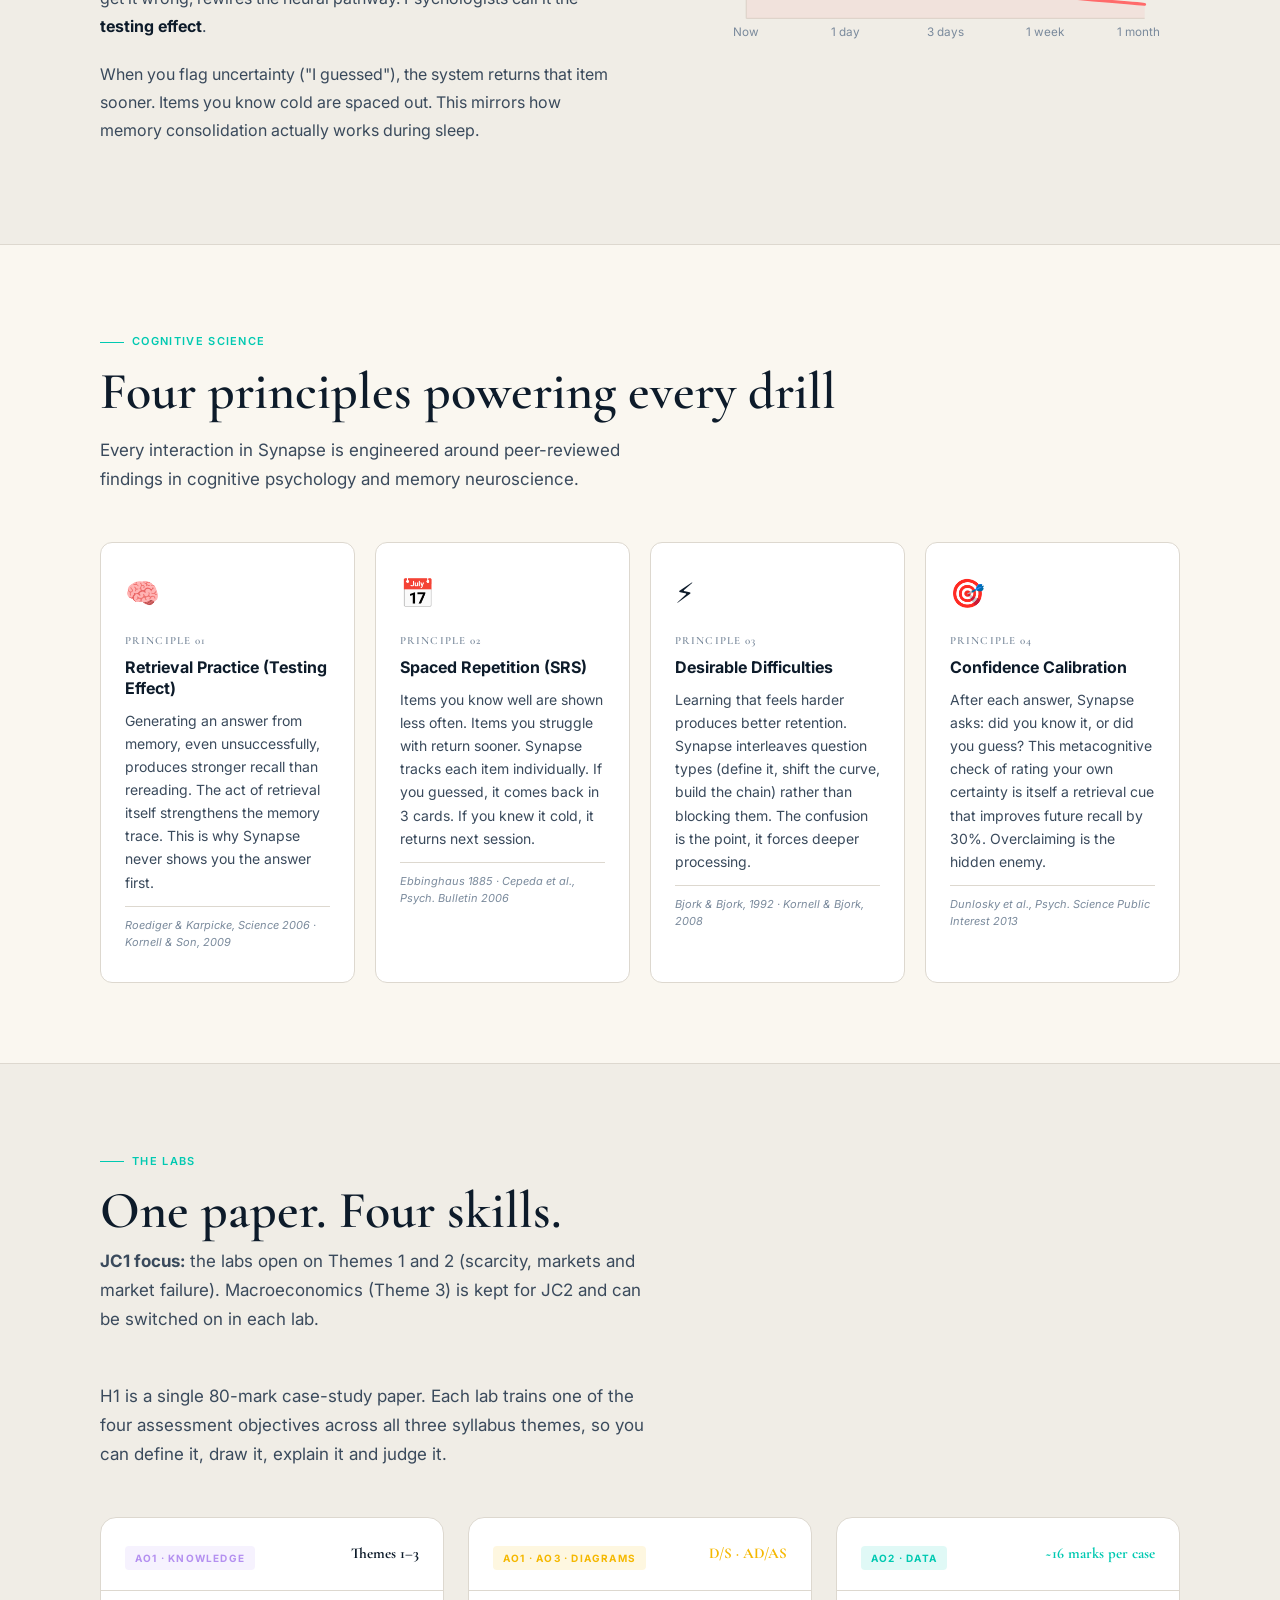
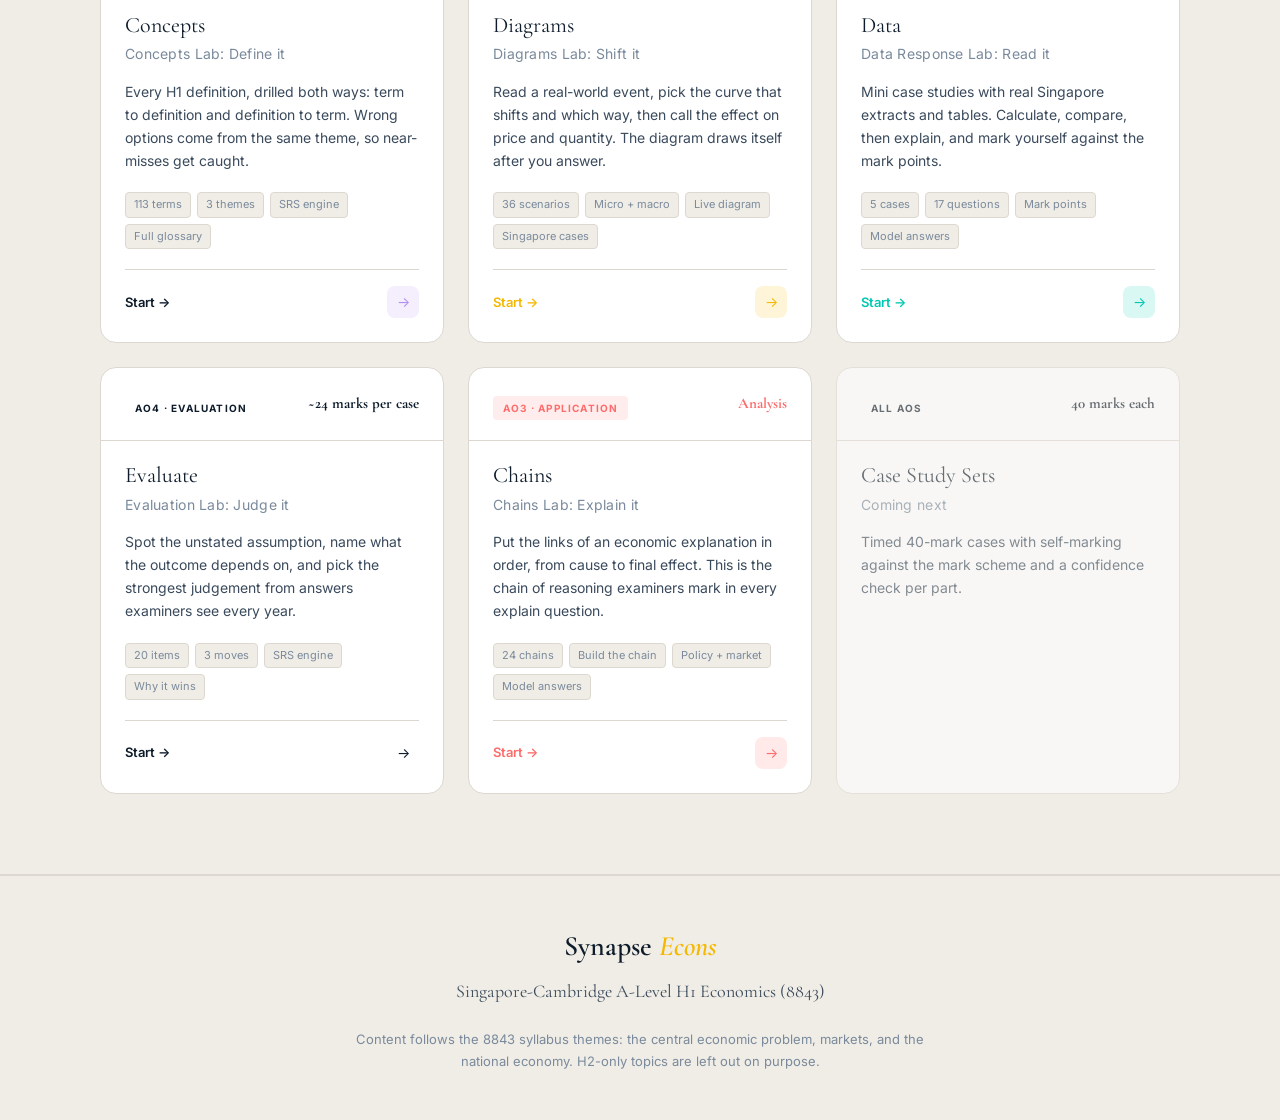
==== commit c25d8ced: "Add optional sign-up and usage tracking (dormant until configured) A consent form collects name, sch" ====
--- a/index.html
+++ b/index.html
@@ -1092,5 +1092,7 @@
   document.querySelectorAll('.fade-in').forEach(el => observer.observe(el));
 })();
 </script>
+<script src="assets/config.js"></script>
+<script src="assets/track.js" defer></script>
 </body>
 </html>
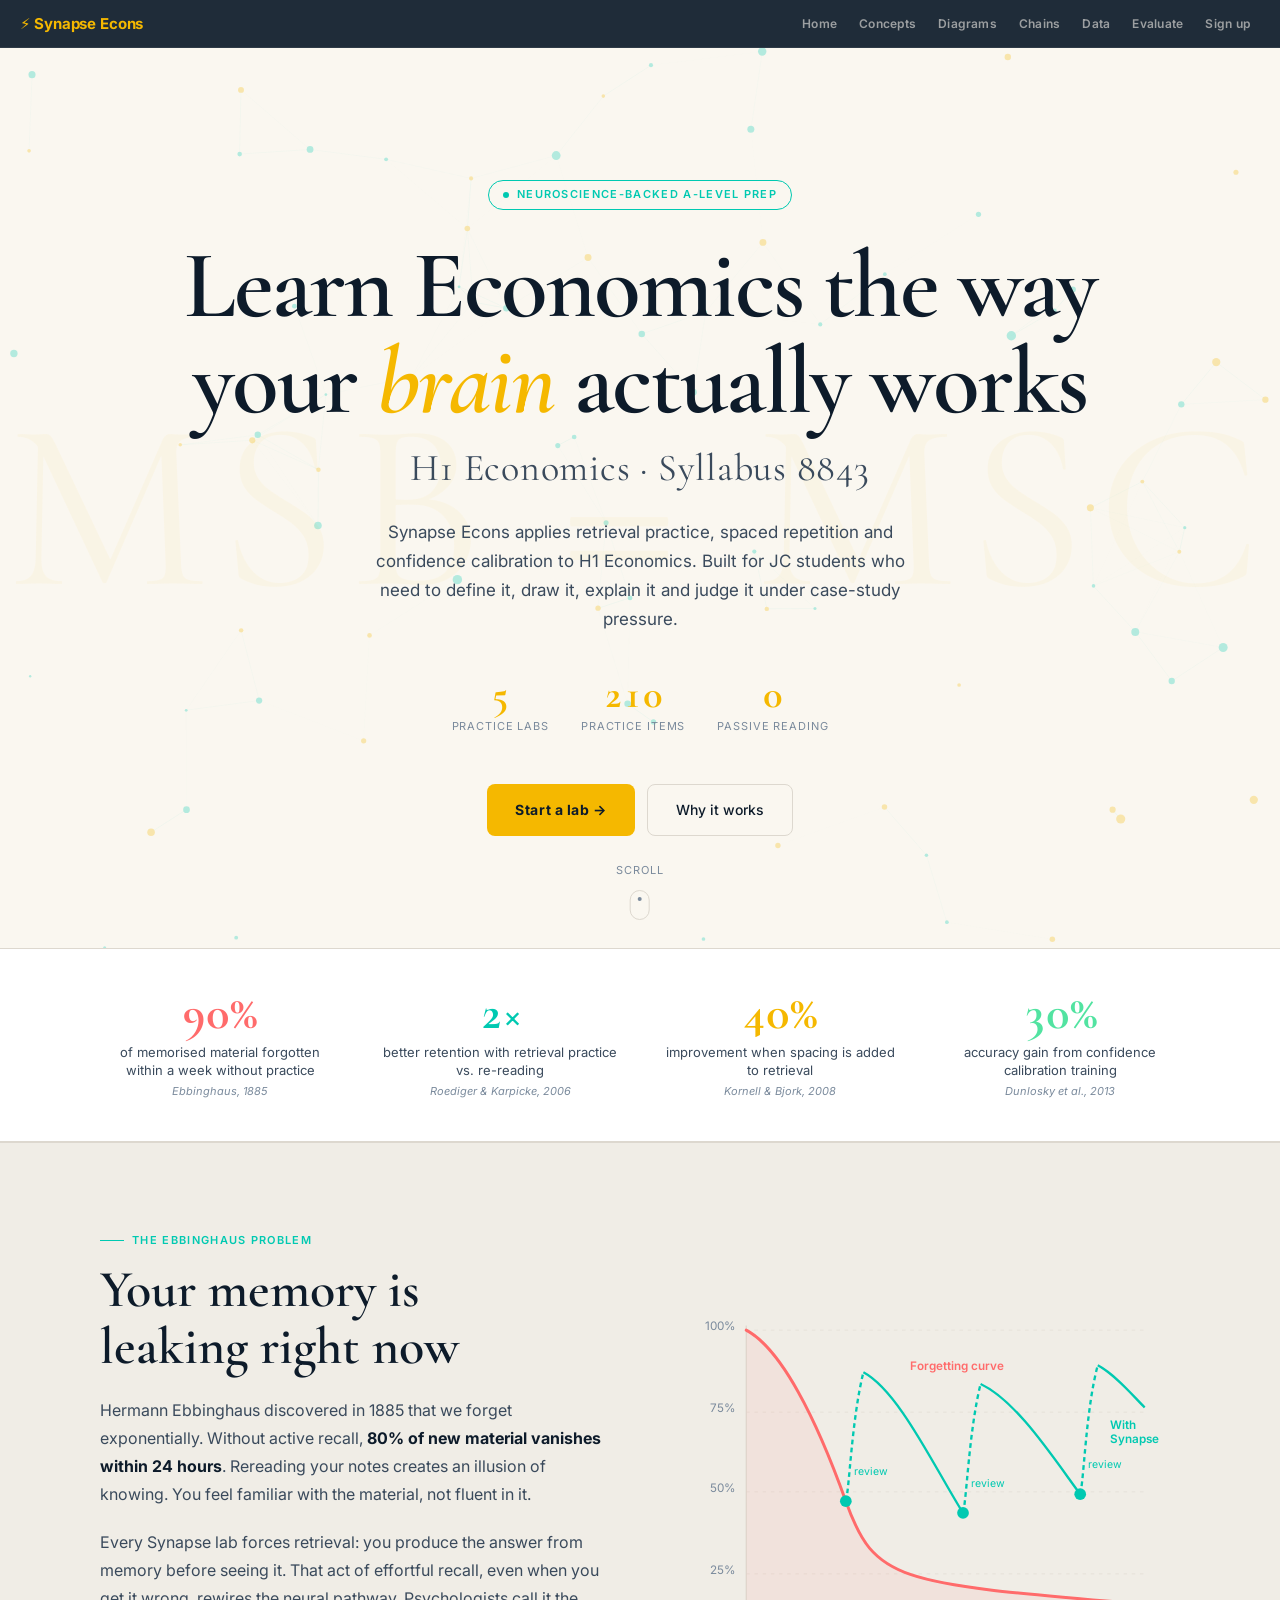
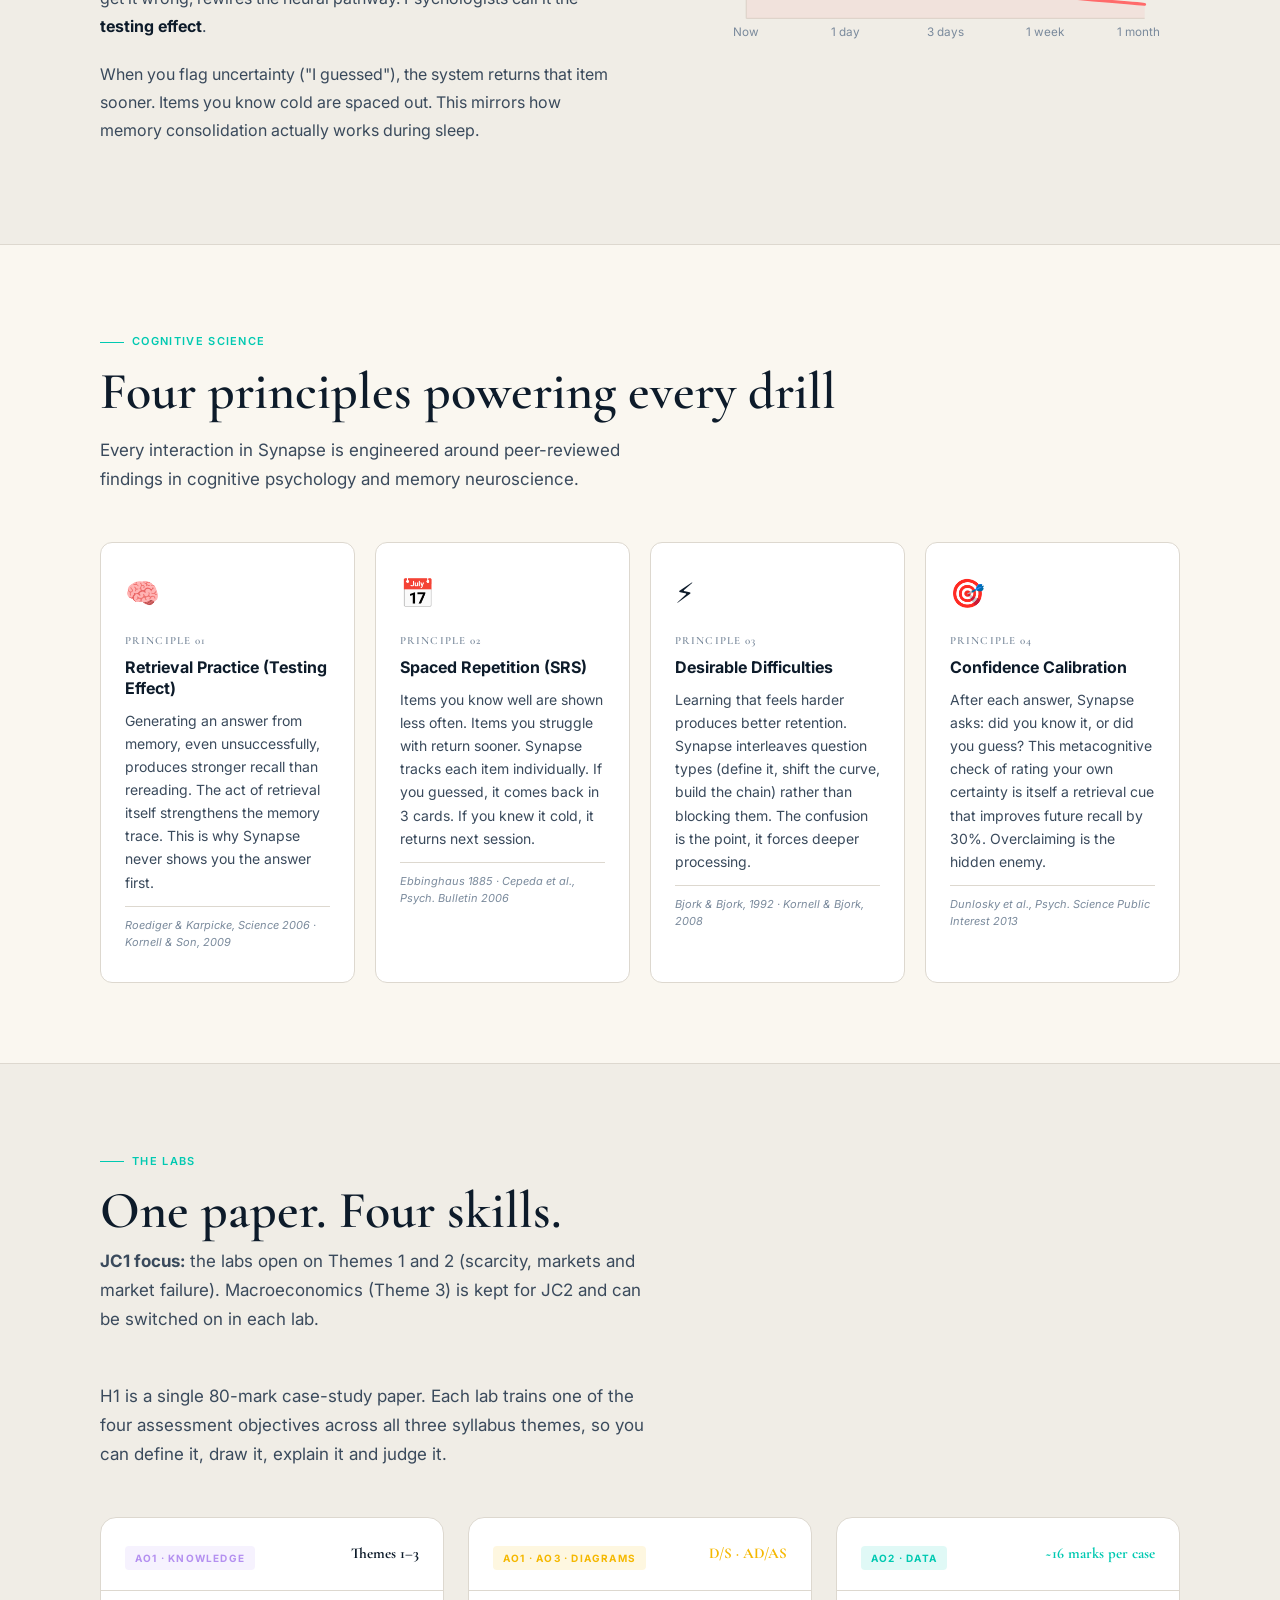
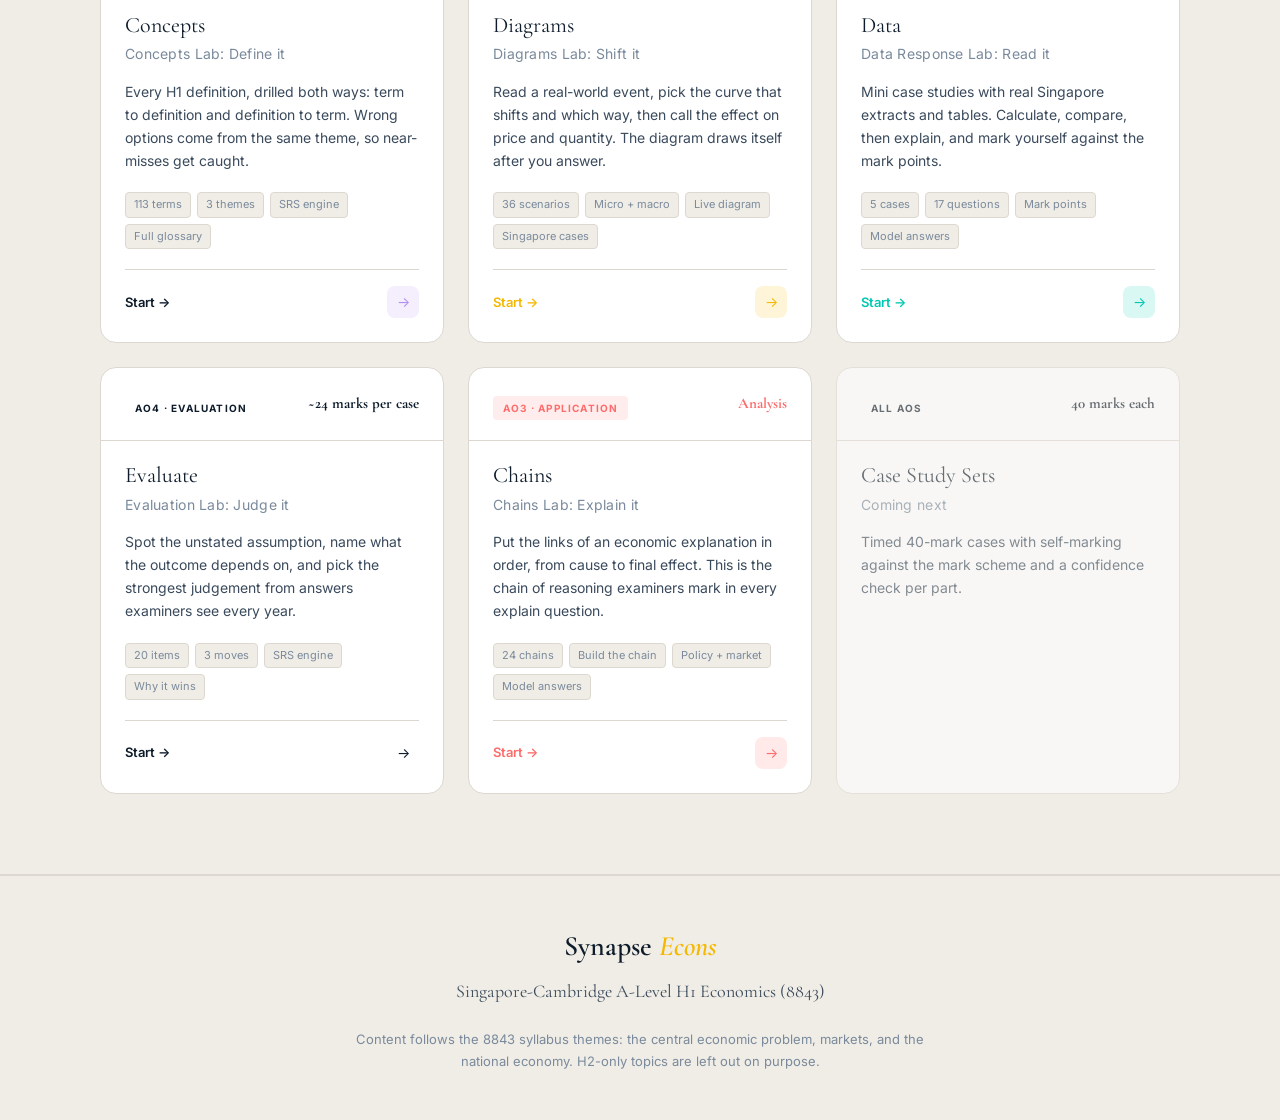
==== commit b95f3420: "Add one-off passes: free first round per lab, then Stripe pay screen Dormant until Stripe Payment Li" ====
--- a/index.html
+++ b/index.html
@@ -1094,5 +1094,6 @@
 </script>
 <script src="assets/config.js"></script>
 <script src="assets/track.js" defer></script>
+<script src="assets/pay.js" defer></script>
 </body>
 </html>
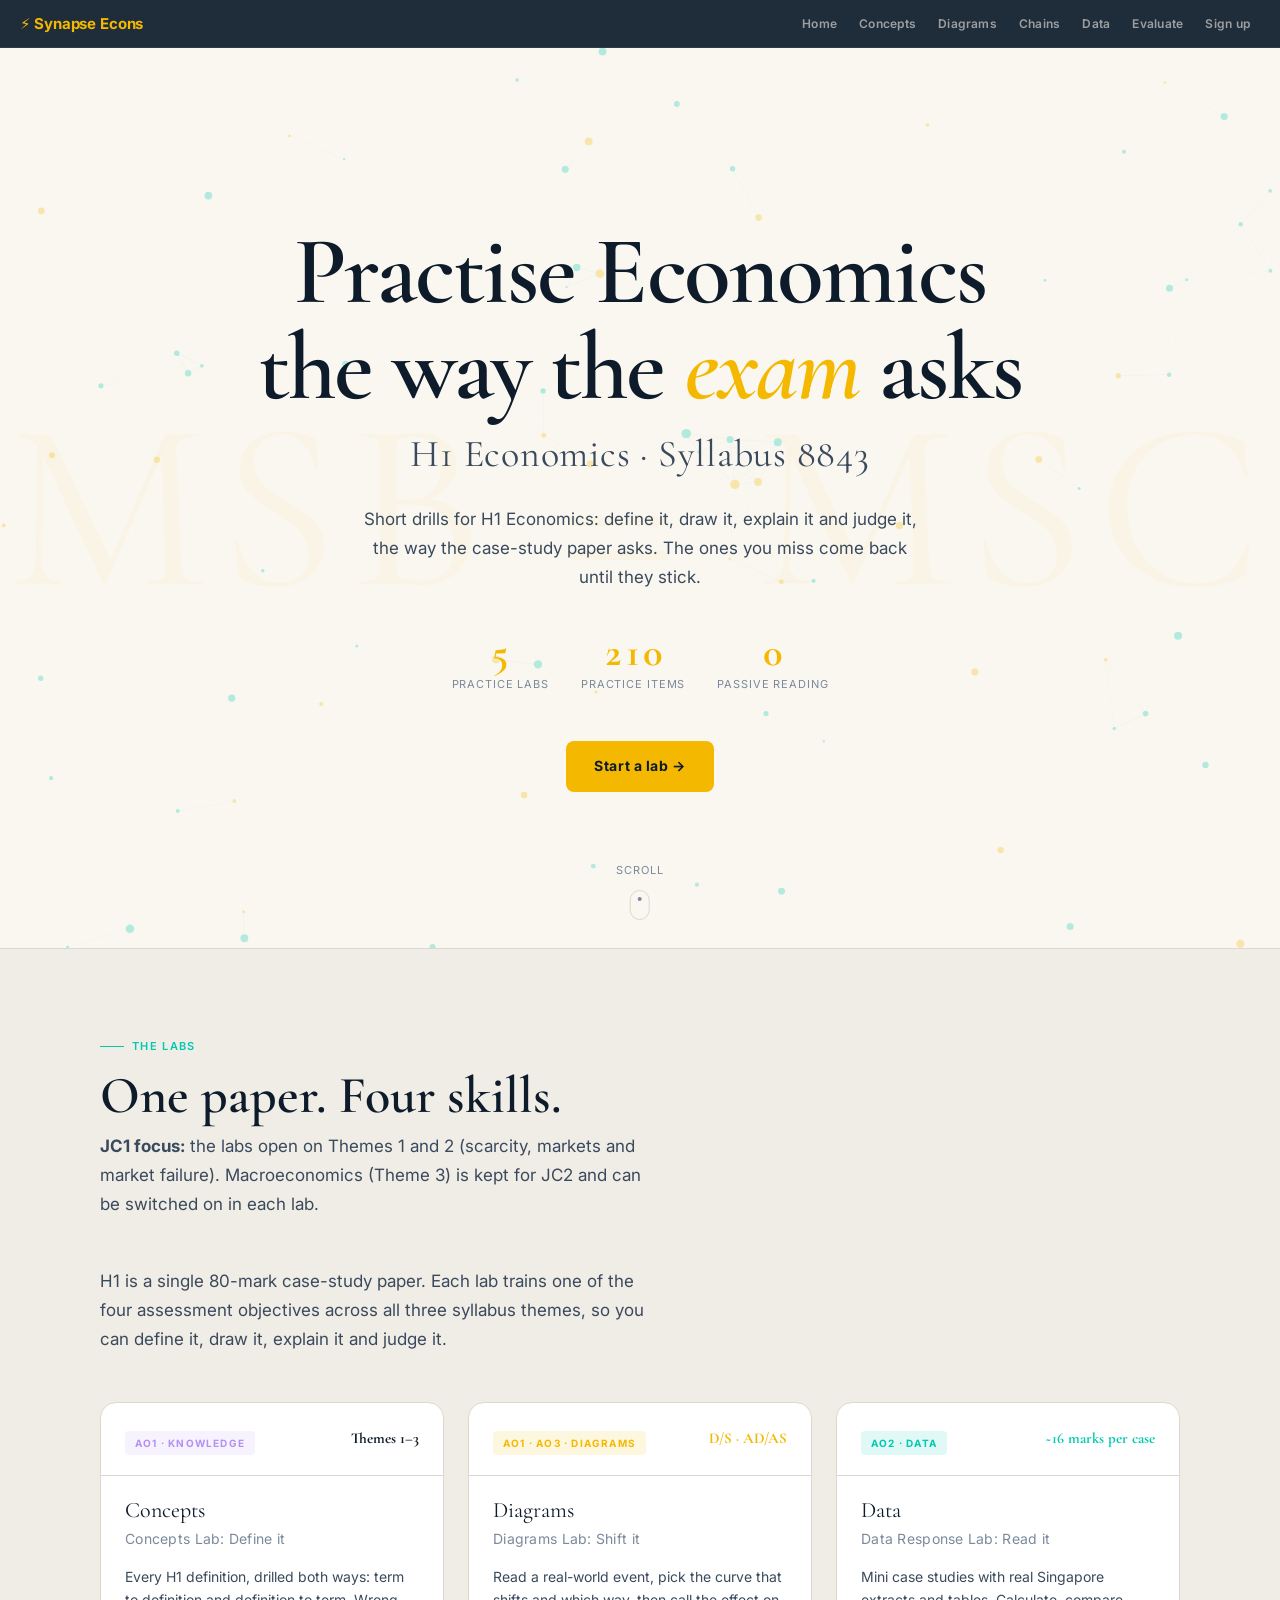
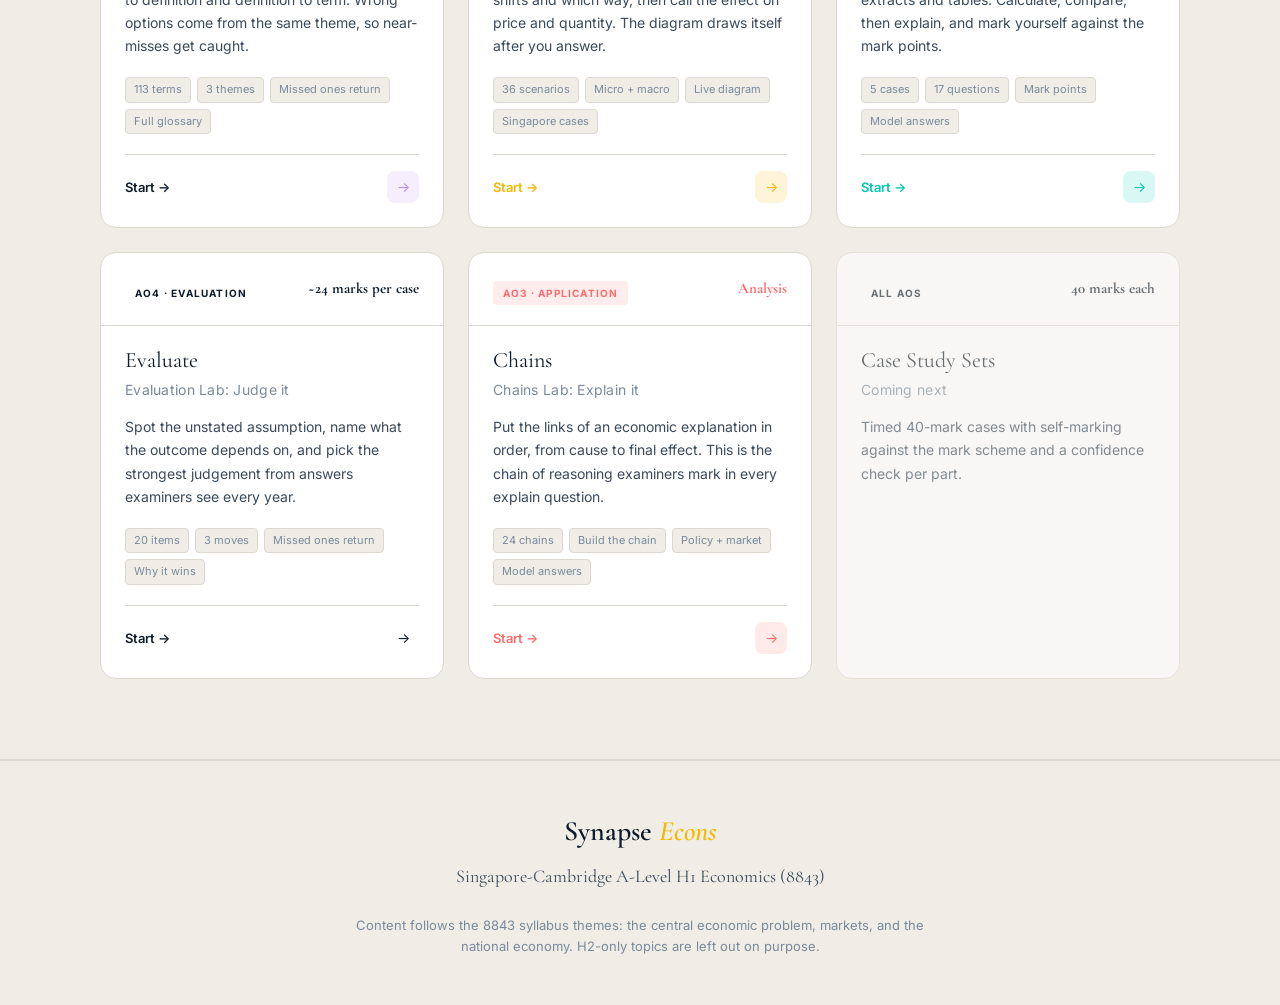
==== commit f5bafded: "Archive the brain-science and research copy off the live site Moves the hero research badge, stats b" ====
--- a/index.html
+++ b/index.html
@@ -3,9 +3,9 @@
 <head>
 <meta charset="UTF-8">
 <meta name="viewport" content="width=device-width,initial-scale=1,viewport-fit=cover">
-<meta name="description" content="Retrieval practice, spaced repetition and confidence checks for Singapore A-Level H1 Economics (8843).">
+<meta name="description" content="Short drills for Singapore A-Level H1 Economics (8843): define it, draw it, explain it and judge it.">
 <meta property="og:title" content="Synapse Econs">
-<meta property="og:description" content="Retrieval practice, spaced repetition and confidence checks for Singapore A-Level H1 Economics (8843).">
+<meta property="og:description" content="Short drills for Singapore A-Level H1 Economics (8843): define it, draw it, explain it and judge it.">
 <meta property="og:type" content="website">
 <link rel="icon" href="favicon.svg" type="image/svg+xml">
 
@@ -357,105 +357,6 @@
   margin-bottom: 48px;
 }
 
-/* ─── FORGETTING CURVE ───────────────────────────────── */
-.curve-section {
-  background: var(--bg2);
-  border-top: 1px solid var(--border);
-  border-bottom: 1px solid var(--border);
-}
-.curve-layout {
-  display: grid;
-  grid-template-columns: 1fr 1fr;
-  gap: 64px;
-  align-items: center;
-}
-@media (max-width: 700px) {
-  .curve-layout { grid-template-columns: 1fr; gap: 40px; }
-}
-
-.curve-text h2 { margin-bottom: 20px; }
-.curve-text p {
-  font-size: 16px;
-  color: var(--text2);
-  line-height: 1.75;
-  margin-bottom: 20px;
-}
-.curve-text p strong { color: var(--text); }
-
-#curve-svg {
-  width: 100%;
-  max-width: 500px;
-  aspect-ratio: 4/3;
-}
-
-/* ─── SCIENCE PRINCIPLES ─────────────────────────────── */
-.principles-grid {
-  display: grid;
-  grid-template-columns: repeat(auto-fill, minmax(240px, 1fr));
-  gap: 20px;
-  margin-top: 48px;
-}
-.principle-card {
-  background: var(--card);
-  border: 1px solid var(--border);
-  border-radius: 12px;
-  padding: 28px 24px;
-  transition: border-color 0.2s, transform 0.2s;
-  position: relative;
-  overflow: hidden;
-}
-.principle-card::after {
-  content: '';
-  position: absolute;
-  inset: 0;
-  border-radius: 12px;
-  opacity: 0;
-  transition: opacity 0.2s;
-}
-.principle-card[data-color="gold"]::after  { background: radial-gradient(circle at 0 0, rgba(245,184,0,0.08), transparent 60%); }
-.principle-card[data-color="teal"]::after  { background: radial-gradient(circle at 0 0, rgba(0,201,177,0.08), transparent 60%); }
-.principle-card[data-color="red"]::after   { background: radial-gradient(circle at 0 0, rgba(255,107,107,0.08), transparent 60%); }
-.principle-card[data-color="green"]::after { background: radial-gradient(circle at 0 0, rgba(82,227,161,0.08), transparent 60%); }
-.principle-card:hover { border-color: var(--text3); transform: translateY(-3px); }
-.principle-card:hover::after { opacity: 1; }
-
-.principle-icon {
-  font-size: 28px;
-  margin-bottom: 16px;
-  display: block;
-}
-.principle-num {
-  font-family: 'Cormorant Garamond', serif;
-  font-size: 11px;
-  font-weight: 600;
-  letter-spacing: 0.1em;
-  text-transform: uppercase;
-  color: var(--text3);
-  margin-bottom: 8px;
-}
-.principle-name {
-  font-size: 16px;
-  font-weight: 700;
-  color: var(--text);
-  margin-bottom: 10px;
-  line-height: 1.3;
-}
-.principle-body {
-  font-size: 14px;
-  color: var(--text2);
-  line-height: 1.65;
-}
-.principle-cite {
-  display: inline-block;
-  margin-top: 12px;
-  font-size: 11px;
-  color: var(--text3);
-  font-style: italic;
-  border-top: 1px solid var(--border);
-  padding-top: 10px;
-  width: 100%;
-}
-
 /* ─── LABS GRID ──────────────────────────────────────── */
 .labs-grid {
   display: grid;
@@ -616,31 +517,6 @@
 }
 .step-title { font-size: 16px; font-weight: 700; color: var(--text); margin-bottom: 10px; }
 .step-body { font-size: 14px; color: var(--text2); line-height: 1.65; }
-
-/* ─── BRAIN METRICS ──────────────────────────────────── */
-.metrics-band {
-  background: var(--card);
-  border-top: 1px solid var(--border);
-  border-bottom: 1px solid var(--border);
-  padding: 40px 24px;
-}
-.metrics-inner {
-  max-width: 1080px; margin: 0 auto;
-  display: grid;
-  grid-template-columns: repeat(auto-fill, minmax(200px, 1fr));
-  gap: 40px;
-  align-items: center;
-}
-.metric { text-align: center; }
-.metric-num {
-  font-family: 'Cormorant Garamond', serif;
-  font-size: 48px;
-  font-weight: 700;
-  line-height: 1;
-  font-variant-numeric: tabular-nums;
-}
-.metric-label { font-size: 13px; color: var(--text2); margin-top: 6px; line-height: 1.4; }
-.metric-source { font-size: 11px; color: var(--text3); font-style: italic; margin-top: 4px; }
 
 /* ─── FOOTER ─────────────────────────────────────────── */
 footer {
@@ -704,14 +580,12 @@
   <canvas id="neural-canvas" aria-hidden="true"></canvas>
   <div class="hero-tamil-bg" aria-hidden="true">MSB = MSC</div>
 
-  <div class="hero-badge">Neuroscience-backed A-Level prep</div>
-
   <h1 class="hero-title">
-    Learn Economics the way<br>your <em>brain</em> actually works
+    Practise Economics<br>the way the <em>exam</em> asks
   </h1>
   <p class="hero-subtitle-tamil">H1 Economics · Syllabus 8843</p>
   <p class="hero-desc">
-    Synapse Econs applies retrieval practice, spaced repetition and confidence calibration to H1 Economics. Built for JC students who need to define it, draw it, explain it and judge it under case-study pressure.
+    Short drills for H1 Economics: define it, draw it, explain it and judge it, the way the case-study paper asks. The ones you miss come back until they stick.
   </p>
 
   <div class="hero-stats">
@@ -731,7 +605,6 @@
 
   <div class="hero-cta">
     <a href="#labs" class="btn-primary">Start a lab →</a>
-    <a href="#science" class="btn-secondary">Why it works</a>
   </div>
 
   <div class="scroll-hint" aria-hidden="true">
@@ -739,143 +612,6 @@
     <div class="scroll-arrow"></div>
   </div>
 </div>
-
-<!-- ═══ METRICS BAND ═══════════════════════════════════════════ -->
-<div class="metrics-band fade-in">
-  <div class="metrics-inner">
-    <div class="metric">
-      <div class="metric-num" style="color:var(--red)">90%</div>
-      <div class="metric-label">of memorised material forgotten within a week without practice</div>
-      <div class="metric-source">Ebbinghaus, 1885</div>
-    </div>
-    <div class="metric">
-      <div class="metric-num" style="color:var(--teal)">2×</div>
-      <div class="metric-label">better retention with retrieval practice vs. re-reading</div>
-      <div class="metric-source">Roediger & Karpicke, 2006</div>
-    </div>
-    <div class="metric">
-      <div class="metric-num" style="color:var(--gold)">40%</div>
-      <div class="metric-label">improvement when spacing is added to retrieval</div>
-      <div class="metric-source">Kornell & Bjork, 2008</div>
-    </div>
-    <div class="metric">
-      <div class="metric-num" style="color:var(--green)">30%</div>
-      <div class="metric-label">accuracy gain from confidence calibration training</div>
-      <div class="metric-source">Dunlosky et al., 2013</div>
-    </div>
-  </div>
-</div>
-
-<!-- ═══ FORGETTING CURVE ════════════════════════════════════════ -->
-<section class="curve-section" id="science">
-  <div class="section-inner">
-    <div class="curve-layout">
-      <div class="curve-text fade-in">
-        <div class="eyebrow">The Ebbinghaus Problem</div>
-        <h2 class="section-title">Your memory is leaking right now</h2>
-        <p>Hermann Ebbinghaus discovered in 1885 that we forget exponentially. Without active recall, <strong>80% of new material vanishes within 24 hours</strong>. Rereading your notes creates an illusion of knowing. You feel familiar with the material, not fluent in it.</p>
-        <p>Every Synapse lab forces retrieval: you produce the answer from memory before seeing it. That act of effortful recall, even when you get it wrong, rewires the neural pathway. Psychologists call it the <strong>testing effect</strong>.</p>
-        <p>When you flag uncertainty ("I guessed"), the system returns that item sooner. Items you know cold are spaced out. This mirrors how memory consolidation actually works during sleep.</p>
-      </div>
-      <div class="fade-in">
-        <svg id="curve-svg" viewBox="0 0 420 320" fill="none" xmlns="http://www.w3.org/2000/svg" role="img" aria-label="Forgetting curve chart showing memory retention over time, with spaced repetition recovering the curve">
-          <!-- Grid -->
-          <line x1="60" y1="20" x2="60" y2="270" stroke="var(--border)" stroke-width="1"/>
-          <line x1="60" y1="270" x2="400" y2="270" stroke="var(--border)" stroke-width="1"/>
-          <!-- Y axis labels -->
-          <text x="50" y="24" font-size="10" fill="var(--text3)" text-anchor="end" font-family="Inter">100%</text>
-          <text x="50" y="94" font-size="10" fill="var(--text3)" text-anchor="end" font-family="Inter">75%</text>
-          <text x="50" y="162" font-size="10" fill="var(--text3)" text-anchor="end" font-family="Inter">50%</text>
-          <text x="50" y="232" font-size="10" fill="var(--text3)" text-anchor="end" font-family="Inter">25%</text>
-          <!-- Horizontal grid lines -->
-          <line x1="60" y1="24" x2="400" y2="24" stroke="var(--border)" stroke-width="0.5" stroke-dasharray="3,4"/>
-          <line x1="60" y1="94" x2="400" y2="94" stroke="var(--border)" stroke-width="0.5" stroke-dasharray="3,4"/>
-          <line x1="60" y1="162" x2="400" y2="162" stroke="var(--border)" stroke-width="0.5" stroke-dasharray="3,4"/>
-          <line x1="60" y1="232" x2="400" y2="232" stroke="var(--border)" stroke-width="0.5" stroke-dasharray="3,4"/>
-          <!-- X axis labels -->
-          <text x="60" y="285" font-size="10" fill="var(--text3)" text-anchor="middle" font-family="Inter">Now</text>
-          <text x="145" y="285" font-size="10" fill="var(--text3)" text-anchor="middle" font-family="Inter">1 day</text>
-          <text x="230" y="285" font-size="10" fill="var(--text3)" text-anchor="middle" font-family="Inter">3 days</text>
-          <text x="315" y="285" font-size="10" fill="var(--text3)" text-anchor="middle" font-family="Inter">1 week</text>
-          <text x="395" y="285" font-size="10" fill="var(--text3)" text-anchor="middle" font-family="Inter">1 month</text>
-
-          <!-- Forgetting curve, red area fill -->
-          <path d="M60,24 C90,40 120,100 145,170 S190,240 400,258" fill="none" stroke="#FF6B6B" stroke-width="2.5" id="forget-path" stroke-linecap="round"/>
-          <path d="M60,24 C90,40 120,100 145,170 S190,240 400,258 L400,270 L60,270 Z" fill="rgba(255,107,107,0.08)" id="forget-fill"/>
-
-          <!-- Spaced repetition recoveries -->
-          <!-- Day 1 review: bump back up -->
-          <path d="M145,170 C148,160 150,100 160,60" fill="none" stroke="var(--teal)" stroke-width="2" stroke-dasharray="4,3"/>
-          <path d="M160,60 C190,76 220,140 245,180" fill="none" stroke="var(--teal)" stroke-width="2"/>
-          <!-- Day 3 review -->
-          <path d="M245,180 C248,170 250,110 260,70" fill="none" stroke="var(--teal)" stroke-width="2" stroke-dasharray="4,3"/>
-          <path d="M260,70 C290,84 320,130 345,164" fill="none" stroke="var(--teal)" stroke-width="2"/>
-          <!-- Day 7 review -->
-          <path d="M345,164 C348,154 350,90 360,54" fill="none" stroke="var(--teal)" stroke-width="2" stroke-dasharray="4,3"/>
-          <path d="M360,54 C375,62 390,80 400,90" fill="none" stroke="var(--teal)" stroke-width="2"/>
-
-          <!-- Review dots -->
-          <circle cx="145" cy="170" r="5" fill="var(--teal)" id="dot1"/>
-          <circle cx="245" cy="180" r="5" fill="var(--teal)" id="dot2"/>
-          <circle cx="345" cy="164" r="5" fill="var(--teal)" id="dot3"/>
-
-          <!-- Labels -->
-          <text x="200" y="58" font-size="10" fill="#FF6B6B" font-family="Inter" font-weight="600">Forgetting curve</text>
-          <text x="370" y="108" font-size="10" fill="var(--teal)" font-family="Inter" font-weight="600">With</text>
-          <text x="370" y="120" font-size="10" fill="var(--teal)" font-family="Inter" font-weight="600">Synapse</text>
-
-          <!-- Review event markers -->
-          <text x="152" y="148" font-size="9" fill="var(--teal)" font-family="Inter">review</text>
-          <text x="252" y="158" font-size="9" fill="var(--teal)" font-family="Inter">review</text>
-          <text x="352" y="142" font-size="9" fill="var(--teal)" font-family="Inter">review</text>
-        </svg>
-      </div>
-    </div>
-  </div>
-</section>
-
-<!-- ═══ SCIENCE PRINCIPLES ══════════════════════════════════════ -->
-<section>
-  <div class="section-inner">
-    <div class="eyebrow">Cognitive Science</div>
-    <h2 class="section-title fade-in">Four principles powering every drill</h2>
-    <p class="section-lead fade-in">Every interaction in Synapse is engineered around peer-reviewed findings in cognitive psychology and memory neuroscience.</p>
-
-    <div class="principles-grid">
-      <div class="principle-card fade-in" data-color="teal">
-        <span class="principle-icon">🧠</span>
-        <div class="principle-num">Principle 01</div>
-        <div class="principle-name">Retrieval Practice (Testing Effect)</div>
-        <p class="principle-body">Generating an answer from memory, even unsuccessfully, produces stronger recall than rereading. The act of retrieval itself strengthens the memory trace. This is why Synapse never shows you the answer first.</p>
-        <span class="principle-cite">Roediger & Karpicke, Science 2006 · Kornell & Son, 2009</span>
-      </div>
-
-      <div class="principle-card fade-in" data-color="gold">
-        <span class="principle-icon">📅</span>
-        <div class="principle-num">Principle 02</div>
-        <div class="principle-name">Spaced Repetition (SRS)</div>
-        <p class="principle-body">Items you know well are shown less often. Items you struggle with return sooner. Synapse tracks each item individually. If you guessed, it comes back in 3 cards. If you knew it cold, it returns next session.</p>
-        <span class="principle-cite">Ebbinghaus 1885 · Cepeda et al., Psych. Bulletin 2006</span>
-      </div>
-
-      <div class="principle-card fade-in" data-color="red">
-        <span class="principle-icon">⚡</span>
-        <div class="principle-num">Principle 03</div>
-        <div class="principle-name">Desirable Difficulties</div>
-        <p class="principle-body">Learning that feels harder produces better retention. Synapse interleaves question types (define it, shift the curve, build the chain) rather than blocking them. The confusion is the point, it forces deeper processing.</p>
-        <span class="principle-cite">Bjork & Bjork, 1992 · Kornell & Bjork, 2008</span>
-      </div>
-
-      <div class="principle-card fade-in" data-color="green">
-        <span class="principle-icon">🎯</span>
-        <div class="principle-num">Principle 04</div>
-        <div class="principle-name">Confidence Calibration</div>
-        <p class="principle-body">After each answer, Synapse asks: did you know it, or did you guess? This metacognitive check of rating your own certainty is itself a retrieval cue that improves future recall by 30%. Overclaiming is the hidden enemy.</p>
-        <span class="principle-cite">Dunlosky et al., Psych. Science Public Interest 2013</span>
-      </div>
-    </div>
-  </div>
-</section>
 
 <!-- ═══ THE LABS ══════════════════════════════════════════════════ -->
 <section id="labs" style="background:var(--bg2); border-top:1px solid var(--border); border-bottom:1px solid var(--border);">
@@ -895,7 +631,7 @@
           <div class="lab-name-en">Concepts Lab: Define it</div>
           <p class="lab-desc">Every H1 definition, drilled both ways: term to definition and definition to term. Wrong options come from the same theme, so near-misses get caught.</p>
           <div class="lab-features">
-            <span class="lab-feature">113 terms</span><span class="lab-feature">3 themes</span><span class="lab-feature">SRS engine</span><span class="lab-feature">Full glossary</span>
+            <span class="lab-feature">113 terms</span><span class="lab-feature">3 themes</span><span class="lab-feature">Missed ones return</span><span class="lab-feature">Full glossary</span>
           </div>
           <div class="lab-action">
             <span class="lab-action-text">Start →</span>
@@ -949,7 +685,7 @@
           <div class="lab-name-en">Evaluation Lab: Judge it</div>
           <p class="lab-desc">Spot the unstated assumption, name what the outcome depends on, and pick the strongest judgement from answers examiners see every year.</p>
           <div class="lab-features">
-            <span class="lab-feature">20 items</span><span class="lab-feature">3 moves</span><span class="lab-feature">SRS engine</span><span class="lab-feature">Why it wins</span>
+            <span class="lab-feature">20 items</span><span class="lab-feature">3 moves</span><span class="lab-feature">Missed ones return</span><span class="lab-feature">Why it wins</span>
           </div>
           <div class="lab-action">
             <span class="lab-action-text">Start →</span>
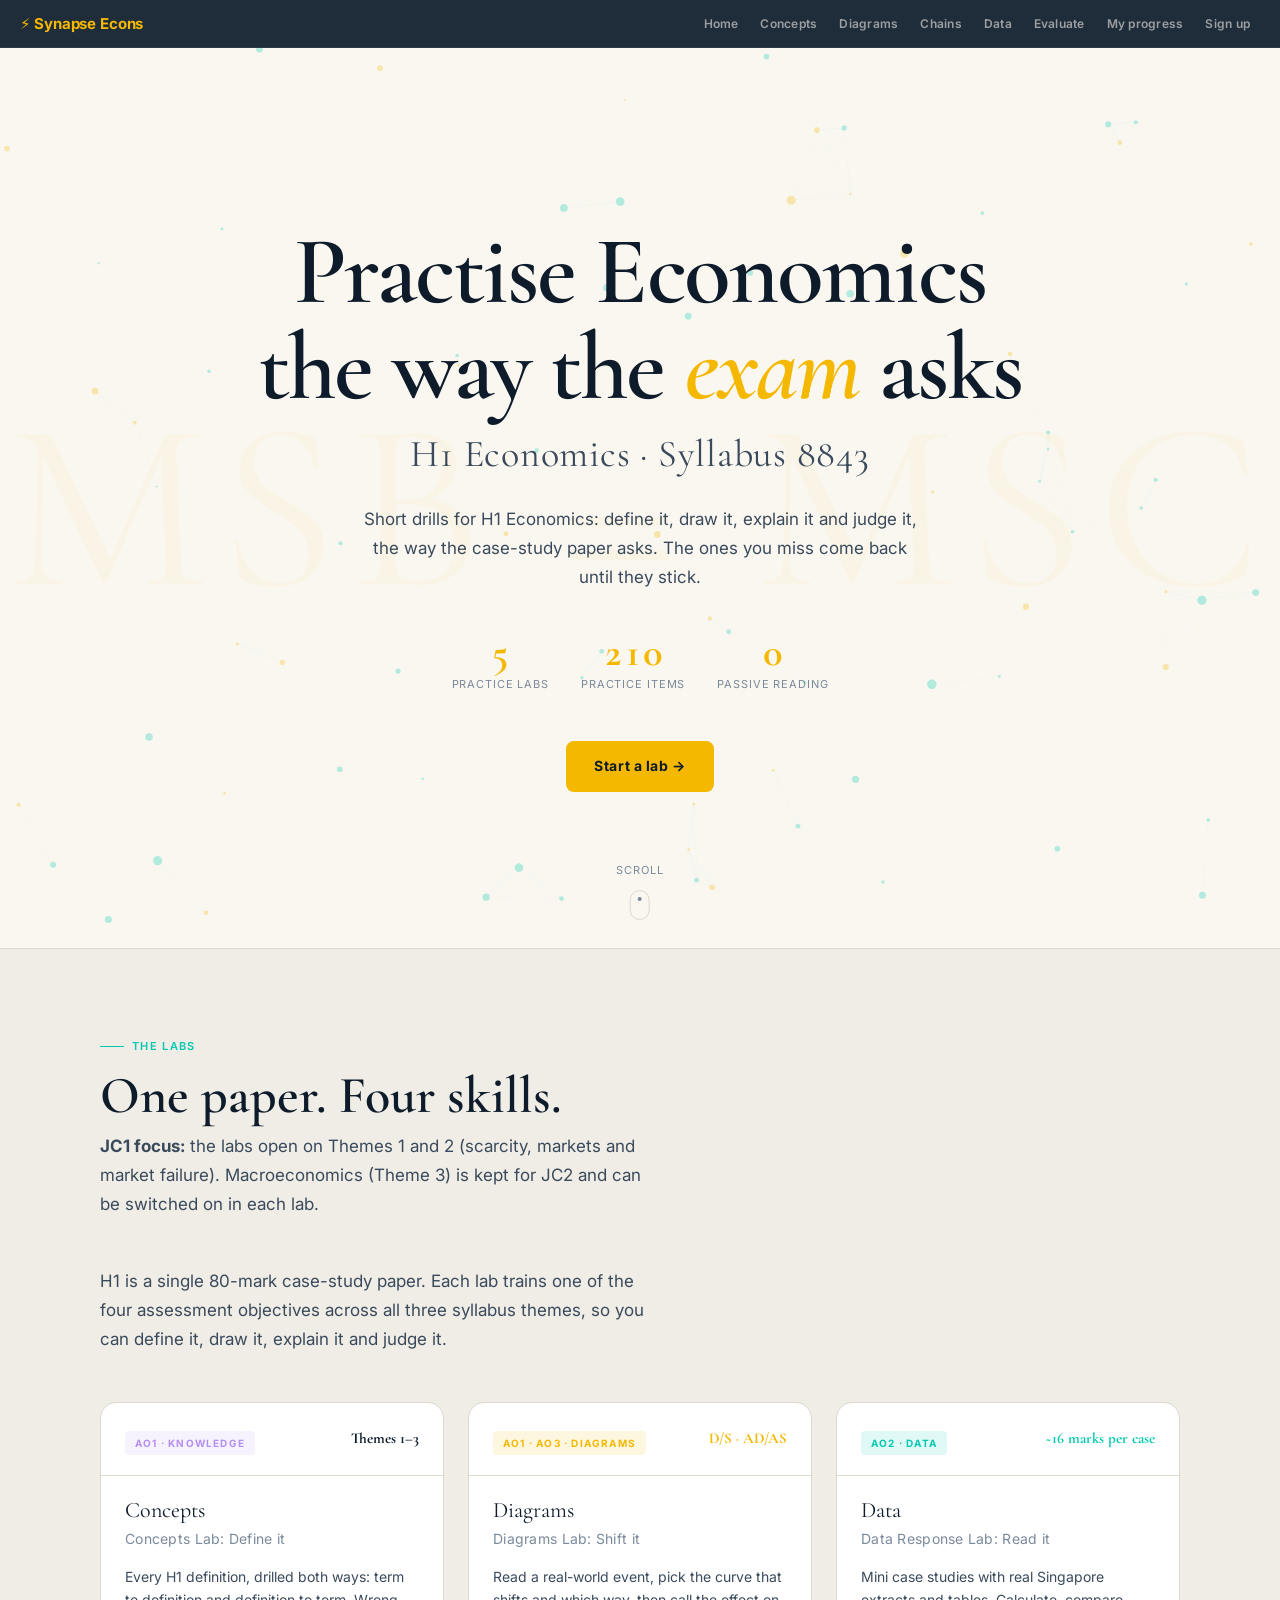
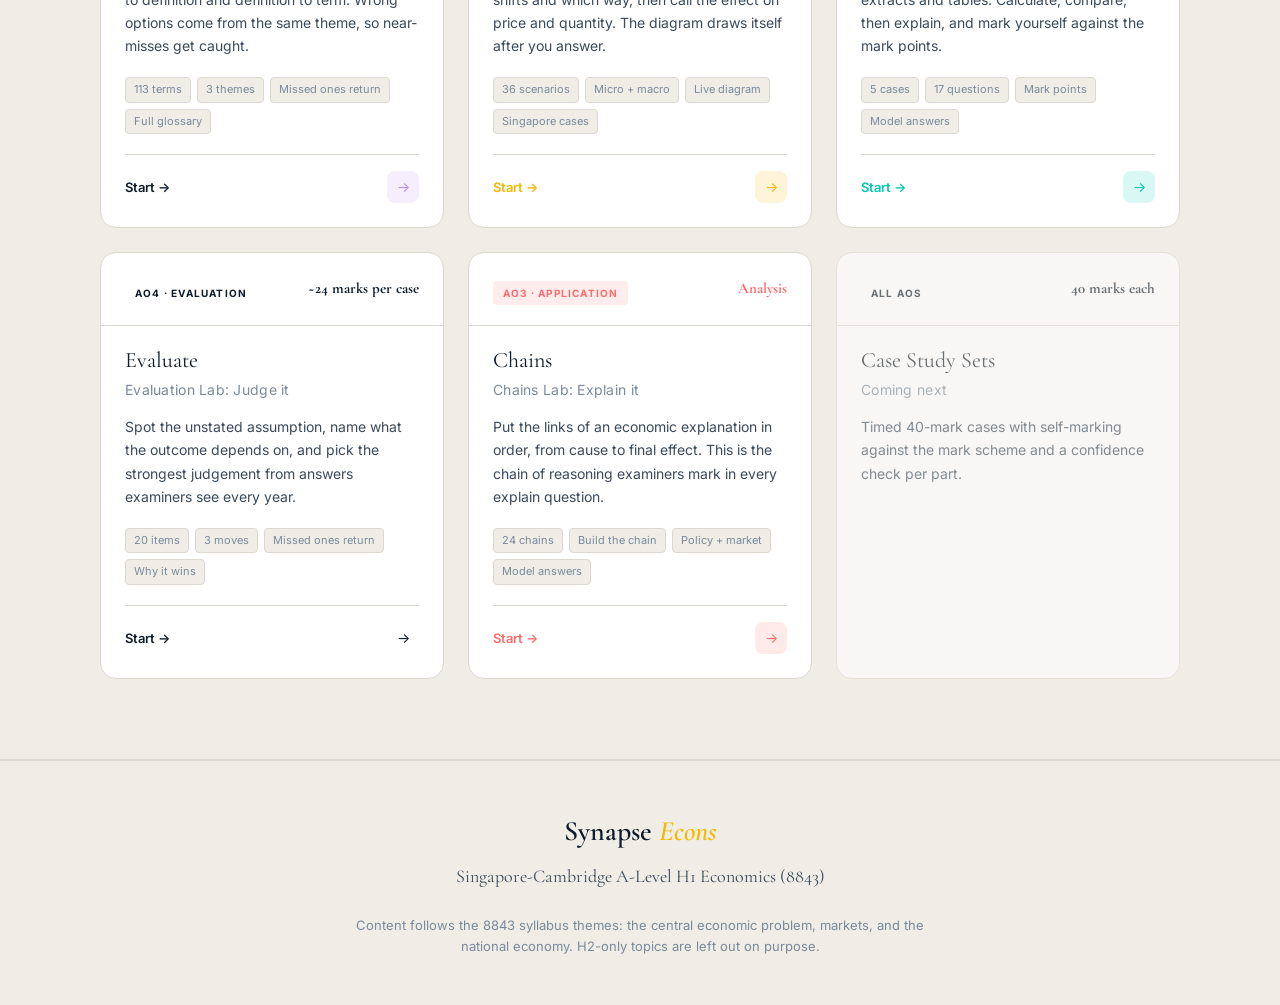
==== commit 5d078f16: "Add a My progress page students can open Labs now record their mastered count, and round and paper s" ====
--- a/index.html
+++ b/index.html
@@ -564,6 +564,7 @@
     <a href="chains.html" data-page="chains">Chains</a>
     <a href="data.html" data-page="data">Data</a>
     <a href="evaluate.html" data-page="evaluate">Evaluate</a>
+    <a href="progress.html" data-page="progress">My progress</a>
   </div>
 </nav>
 <script>
